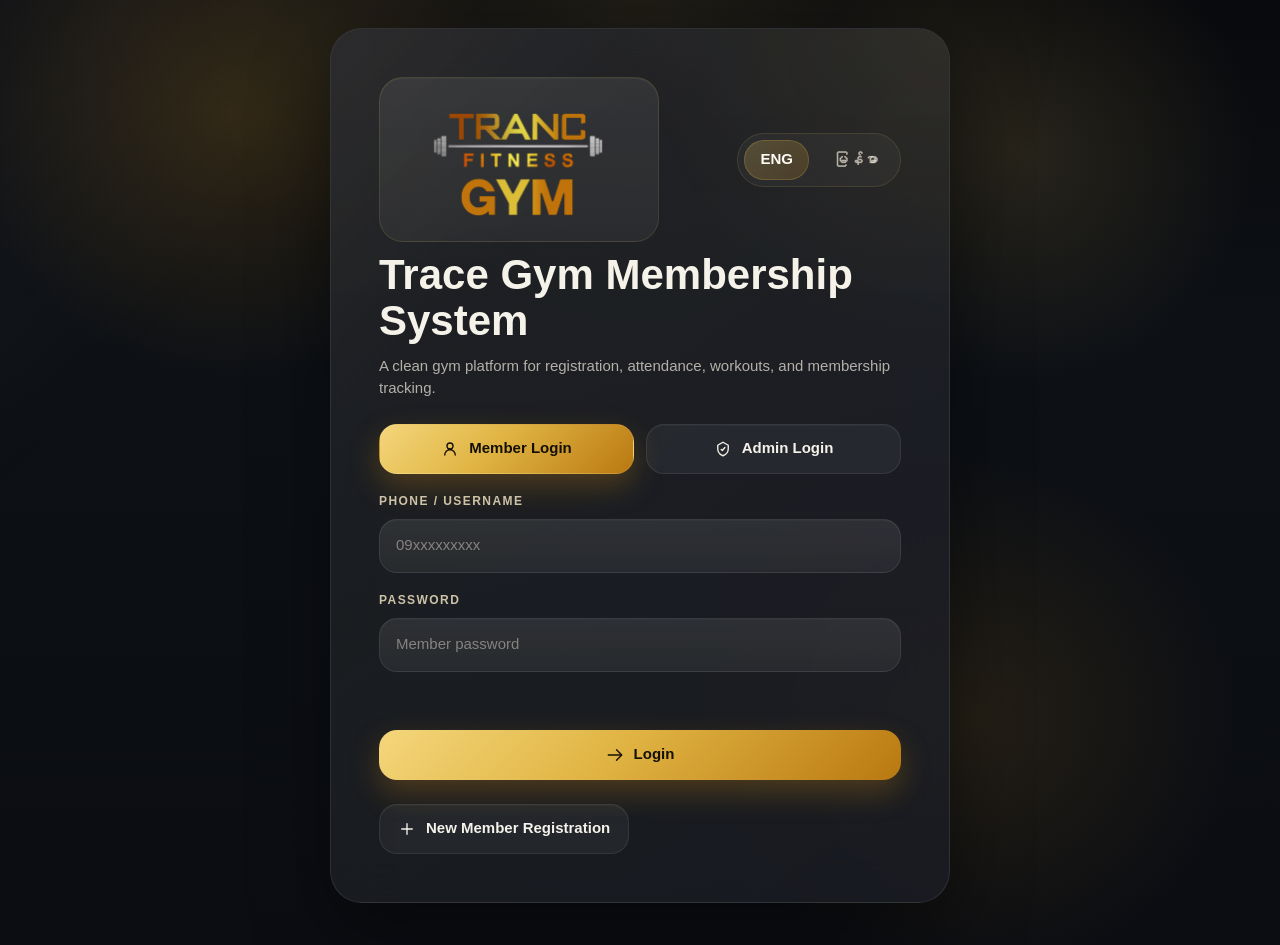
==== index.html @ 609b1df8 "Add files via upload" ====
<!DOCTYPE html>
<html lang="en">
<head>
  <meta charset="UTF-8">
  <meta name="viewport" content="width=device-width, initial-scale=1.0">
  <meta http-equiv="Content-Security-Policy" content="default-src 'self'; script-src 'self'; style-src 'self' 'unsafe-inline'; img-src 'self' data: https://api.qrserver.com; connect-src 'self' https://script.google.com https://script.googleusercontent.com; media-src 'self' blob:; object-src 'none'; base-uri 'self'; form-action 'self'">
  <title>Trace Gym</title>
  <link rel="stylesheet" href="style.css">
</head>
<body class="auth-page gym-bg" data-page="login">
  <main class="auth-shell">
    <section class="glass-panel auth-card">
      <div class="brand-block">
        <div class="panel-topline">
          <div class="brand-mark">
            <img class="brand-logo-image" src="assets/trace-gym-logo.png" alt="Trace Gym logo">
          </div>
          <div class="language-switcher" data-language-switcher>
            <button class="is-active" type="button" data-lang="en">ENG</button>
            <button type="button" data-lang="my">မြန်မာ</button>
          </div>
        </div>
        <h1 data-i18n="login.title">Gym Membership System</h1>
        <p data-i18n="login.subtitle">Admin and member access for registration, attendance, workouts, and membership tracking.</p>
      </div>

      <div class="role-toggle" id="loginRoleToggle">
        <button class="is-active button-inline" type="button" data-role="member">
          <svg class="icon" viewBox="0 0 24 24" aria-hidden="true"><path d="M12 12a4 4 0 1 0-4-4 4 4 0 0 0 4 4Zm-7 8a7 7 0 0 1 14 0"></path></svg>
          <span data-i18n="login.member_role">Member Login</span>
        </button>
        <button class="button-inline" type="button" data-role="admin">
          <svg class="icon" viewBox="0 0 24 24" aria-hidden="true"><path d="M12 3l7 4v5c0 4.5-3 7.5-7 9-4-1.5-7-4.5-7-9V7l7-4Z"></path><path d="M9.5 12.5 11 14l3.5-4"></path></svg>
          <span data-i18n="login.admin_role">Admin Login</span>
        </button>
      </div>

      <form id="loginForm" class="form-stack">
        <input id="loginRole" type="hidden" value="member">

        <div class="field">
          <label for="loginIdentifier" data-i18n="login.identifier_label">Phone / Username</label>
          <input id="loginIdentifier" type="text" autocomplete="username" data-i18n-placeholder="login.placeholder_member_identifier" placeholder="09xxxxxxxxx" required>
        </div>

        <div class="field">
          <label for="loginPassword" data-i18n="login.password_label">Password</label>
          <input id="loginPassword" type="password" autocomplete="current-password" data-i18n-placeholder="login.placeholder_member_password" placeholder="Member NRC" required>
        </div>

        <p id="loginMessage" class="form-message" aria-live="polite"></p>

        <button id="loginButton" class="primary-button button-inline" type="submit">
          <svg class="icon" viewBox="0 0 24 24" aria-hidden="true"><path d="M14 5l7 7-7 7"></path><path d="M3 12h17"></path></svg>
          <span data-i18n="login.button">Login</span>
        </button>
      </form>

      <div class="auth-footer">
        <a class="secondary-button button-inline" href="register.html">
          <svg class="icon" viewBox="0 0 24 24" aria-hidden="true"><path d="M12 5v14M5 12h14"></path></svg>
          <span data-i18n="login.register_link">New Member Registration</span>
        </a>
      </div>
    </section>
  </main>

  <script src="config.js"></script>
  <script src="i18n.js"></script>
  <script src="api.js"></script>
  <script src="auth.js"></script>
</body>
</html>
---- style.css ----
:root {
  --bg-dark: #060708;
  --bg-mid: #0f1218;
  --bg-soft: #171b24;
  --panel: rgba(17, 20, 27, 0.84);
  --panel-strong: rgba(12, 14, 19, 0.92);
  --panel-lite: rgba(27, 31, 42, 0.78);
  --glass: rgba(255, 255, 255, 0.06);
  --glass-strong: rgba(255, 255, 255, 0.1);
  --line: rgba(255, 255, 255, 0.09);
  --line-strong: rgba(255, 213, 107, 0.22);
  --text: #f5f2ea;
  --text-strong: #fffdfa;
  --muted: rgba(239, 233, 220, 0.72);
  --muted-soft: rgba(239, 233, 220, 0.46);
  --gold: #f0ca62;
  --gold-strong: #c78818;
  --gold-deep: #8e5a0d;
  --gold-glow: rgba(240, 202, 98, 0.26);
  --success: #7fdc93;
  --warning: #ffd575;
  --danger: #ff939a;
  --shadow: 0 30px 80px rgba(0, 0, 0, 0.42);
  --radius-xl: 32px;
  --radius-lg: 26px;
  --radius-md: 20px;
  --radius-sm: 16px;
  --panel-pad: 24px;
}

*,
*::before,
*::after {
  box-sizing: border-box;
}

html,
body {
  min-height: 100%;
  margin: 0;
  font-family: Inter, "Noto Sans Myanmar", "Pyidaungsu", "Myanmar Text", "Padauk", "Segoe UI", Arial, sans-serif;
  color: var(--text);
  -webkit-text-size-adjust: 100%;
  text-rendering: optimizeLegibility;
}

body {
  background:
    radial-gradient(circle at 18% 12%, rgba(212, 153, 39, 0.18), transparent 20%),
    radial-gradient(circle at 80% 16%, rgba(240, 202, 98, 0.12), transparent 18%),
    radial-gradient(circle at 76% 76%, rgba(212, 153, 39, 0.12), transparent 22%),
    linear-gradient(180deg, #090a0d 0%, #0d1015 36%, #0b0d12 100%);
}

body.is-modal-open {
  overflow: hidden;
}

.gym-bg::before {
  content: "";
  position: fixed;
  inset: 0;
  pointer-events: none;
  background:
    linear-gradient(135deg, rgba(255, 255, 255, 0.05), transparent 25%),
    radial-gradient(circle at top, rgba(255, 213, 107, 0.1), transparent 40%);
  opacity: 0.9;
}

.auth-page,
.app-page {
  position: relative;
}

.auth-page {
  display: grid;
  place-items: center;
  min-height: 100vh;
  min-height: 100svh;
  width: 100%;
}

.auth-shell,
.page-shell,
.dashboard-shell {
  width: min(100%, 100%);
}

.auth-shell {
  padding: 28px 18px 42px;
  min-height: 100vh;
  min-height: 100svh;
  display: grid;
  place-items: center;
}

.page-shell {
  width: min(100%, 1220px);
  margin: 0 auto;
  padding: 22px 18px 40px;
  display: grid;
  gap: 20px;
}

.dashboard-shell {
  width: min(100%, 1440px);
  margin: 0 auto;
  padding: 18px;
  display: grid;
  grid-template-columns: 310px minmax(0, 1fr);
  gap: 20px;
}

.auth-card {
  width: min(100%, 620px);
  overflow: hidden;
  margin: auto;
}

.glass-panel {
  position: relative;
  overflow: hidden;
  background:
    linear-gradient(180deg, rgba(255, 255, 255, 0.04), rgba(255, 255, 255, 0.02)),
    linear-gradient(145deg, rgba(255, 220, 140, 0.03), rgba(255, 255, 255, 0.01)),
    var(--panel);
  border: 1px solid var(--line);
  border-radius: var(--radius-xl);
  box-shadow: var(--shadow);
  backdrop-filter: blur(24px);
  -webkit-backdrop-filter: blur(24px);
}

.glass-panel::before {
  content: "";
  position: absolute;
  inset: 0;
  pointer-events: none;
  background:
    linear-gradient(135deg, rgba(255, 255, 255, 0.06), transparent 28%),
    radial-gradient(circle at top right, rgba(240, 202, 98, 0.1), transparent 30%);
  opacity: 0.7;
}

.brand-block,
.page-hero,
.side-panel,
.stat-card,
.glass-panel {
  padding: var(--panel-pad);
}

.brand-block,
.page-hero > div,
.section-head > div,
.side-panel > div:first-child {
  display: grid;
  gap: 10px;
}

.panel-topline,
.hero-actions {
  display: flex;
  align-items: center;
  justify-content: space-between;
  gap: 14px;
  flex-wrap: wrap;
}

.brand-mark {
  display: inline-flex;
  align-items: center;
  justify-content: center;
  width: min(100%, 280px);
  padding: 10px 14px;
  border-radius: 24px;
  background:
    linear-gradient(180deg, rgba(255, 255, 255, 0.05), rgba(255, 255, 255, 0.02)),
    rgba(255, 255, 255, 0.03);
  border: 1px solid rgba(240, 202, 98, 0.12);
  box-shadow: inset 0 1px 0 rgba(255, 255, 255, 0.04);
}

.brand-logo-image {
  display: block;
  width: 100%;
  max-width: 240px;
  height: auto;
}

.brand-badge {
  display: inline-flex;
  align-items: center;
  gap: 10px;
  padding: 10px 14px;
  border-radius: 999px;
  border: 1px solid rgba(240, 202, 98, 0.18);
  background: rgba(255, 255, 255, 0.06);
  color: var(--text-strong);
  font-size: 12px;
  font-weight: 700;
  letter-spacing: 0.08em;
  text-transform: uppercase;
}

.icon {
  width: 18px;
  height: 18px;
  flex: 0 0 auto;
  stroke: currentColor;
  fill: none;
  stroke-width: 1.8;
  stroke-linecap: round;
  stroke-linejoin: round;
}

h1,
h2,
h3,
p {
  margin: 0;
}

h1 {
  font-size: clamp(28px, 4vw, 42px);
  line-height: 1.1;
  letter-spacing: 0;
}

h2 {
  font-size: clamp(21px, 2.8vw, 30px);
  line-height: 1.18;
  letter-spacing: 0;
}

p,
span,
label,
input,
select,
button,
a {
  font-size: 15px;
  line-height: 1.5;
}

p,
span,
label,
button,
a,
.section-copy,
.muted-text,
.stat-card span,
.info-card p,
.info-card span {
  overflow-wrap: anywhere;
}

.muted-text,
.brand-block p,
.page-hero p,
.section-copy,
.info-card span,
.info-note {
  color: var(--muted);
}

.language-switcher {
  display: inline-flex;
  gap: 8px;
  padding: 6px;
  border-radius: 999px;
  background: rgba(255, 255, 255, 0.04);
  border: 1px solid rgba(240, 202, 98, 0.12);
}

.language-switcher button,
.role-toggle button,
.primary-button,
.secondary-button,
.ghost-button {
  appearance: none;
  border: 0;
  cursor: pointer;
  color: var(--text);
  font-family: inherit;
  text-decoration: none;
  min-height: 50px;
  padding: 12px 18px;
  border-radius: 18px;
  font-weight: 700;
  transition: transform 0.18s ease, box-shadow 0.18s ease, opacity 0.18s ease, background 0.18s ease, border-color 0.18s ease;
}

.language-switcher button {
  min-height: 40px;
  padding: 8px 16px;
  border-radius: 999px;
  background: transparent;
  color: var(--muted);
}

.language-switcher button.is-active {
  background: linear-gradient(135deg, rgba(240, 202, 98, 0.22), rgba(199, 136, 24, 0.2));
  color: var(--text-strong);
  box-shadow: inset 0 0 0 1px rgba(240, 202, 98, 0.18);
}

.language-switcher button[data-lang="my"] {
  font-size: 0;
}

.language-switcher button[data-lang="my"]::after {
  content: "မြန်မာ";
  font-size: 15px;
  line-height: 1;
}

.button-inline {
  display: inline-flex;
  align-items: center;
  justify-content: center;
  gap: 10px;
  white-space: nowrap;
}

.role-toggle {
  display: grid;
  grid-template-columns: repeat(2, minmax(0, 1fr));
  gap: 12px;
  margin: 0 var(--panel-pad) 18px;
}

.role-toggle button,
.secondary-button,
.ghost-button {
  background: rgba(255, 255, 255, 0.05);
  border: 1px solid rgba(255, 255, 255, 0.08);
  box-shadow: inset 0 1px 0 rgba(255, 255, 255, 0.03);
}

.role-toggle button.is-active,
.primary-button {
  background: linear-gradient(135deg, #f4d67b 0%, #e0b443 45%, #b97811 100%);
  color: #141007;
  box-shadow: 0 12px 30px rgba(191, 129, 21, 0.32);
}

.secondary-button:hover,
.ghost-button:hover,
.role-toggle button:hover,
.primary-button:hover,
.language-switcher button:hover {
  transform: translateY(-1px);
}

button:disabled {
  opacity: 0.6;
  cursor: not-allowed;
  transform: none;
}

.small {
  min-height: 40px;
  padding: 8px 12px;
  font-size: 13px;
}

.form-stack {
  display: grid;
  gap: 18px;
  padding: 0 var(--panel-pad) var(--panel-pad);
}

.form-grid {
  display: grid;
  gap: 18px;
}

.two-column {
  grid-template-columns: repeat(2, minmax(0, 1fr));
}

.field,
.field-span-2 {
  display: grid;
  gap: 9px;
}

.field-span-2 {
  grid-column: 1 / -1;
}

.field label {
  color: rgba(240, 226, 194, 0.84);
  font-size: 12px;
  letter-spacing: 0.12em;
  text-transform: uppercase;
  font-weight: 700;
}

.field input,
.field select,
.search-row input {
  width: 100%;
  min-height: 54px;
  padding: 14px 16px;
  border-radius: 18px;
  outline: none;
  border: 1px solid rgba(255, 255, 255, 0.08);
  background:
    linear-gradient(180deg, rgba(255, 255, 255, 0.05), rgba(255, 255, 255, 0.02)),
    rgba(255, 255, 255, 0.04);
  color: var(--text);
  font-family: inherit;
  font-size: 15px;
  box-shadow: inset 0 1px 0 rgba(255, 255, 255, 0.03);
}

.field input:focus,
.field select:focus,
.search-row input:focus {
  border-color: rgba(240, 202, 98, 0.42);
  box-shadow: 0 0 0 4px rgba(240, 202, 98, 0.12);
}

.field select {
  appearance: none;
  background-image: url("data:image/svg+xml,%3Csvg xmlns='http://www.w3.org/2000/svg' width='18' height='18' viewBox='0 0 24 24' fill='none' stroke='%23f0ca62' stroke-width='2' stroke-linecap='round' stroke-linejoin='round'%3E%3Cpath d='m6 9 6 6 6-6'/%3E%3C/svg%3E");
  background-repeat: no-repeat;
  background-position: right 16px center;
  background-size: 18px 18px;
  padding-right: 48px;
}

.field select:invalid {
  color: var(--muted-soft);
}

.field select option {
  color: #111622;
  background: #f7efe0;
}

.field select option[disabled] {
  color: #7a6d58;
}

.field input::placeholder,
.search-row input::placeholder {
  color: var(--muted-soft);
}

.unit-input {
  display: grid;
  grid-template-columns: minmax(0, 1fr) 112px;
  gap: 10px;
  align-items: center;
}

.unit-input input,
.unit-input select {
  min-width: 0;
}

.unit-input select {
  text-align: center;
  font-weight: 800;
}

.form-message {
  min-height: 22px;
  font-weight: 700;
}

.form-message.is-success {
  color: var(--success);
}

.form-message.is-warning {
  color: var(--warning);
}

.form-message.is-danger {
  color: var(--danger);
}

.auth-footer {
  padding: 0 var(--panel-pad) var(--panel-pad);
}

.side-panel {
  position: sticky;
  top: 18px;
  height: fit-content;
  display: grid;
  gap: 18px;
}

.side-actions,
.content-panel,
.list-stack {
  display: grid;
  gap: 14px;
}

.page-hero {
  display: flex;
  align-items: flex-start;
  justify-content: space-between;
  gap: 20px;
}

.stats-grid {
  display: grid;
  grid-template-columns: repeat(4, minmax(0, 1fr));
  gap: 18px;
}

.stat-card {
  min-height: 150px;
  display: grid;
  align-content: space-between;
  gap: 16px;
  background:
    radial-gradient(circle at top right, rgba(240, 202, 98, 0.16), transparent 36%),
    linear-gradient(180deg, rgba(255, 255, 255, 0.04), rgba(255, 255, 255, 0.015)),
    var(--panel-strong);
}

.stat-card span {
  display: block;
  color: rgba(247, 232, 201, 0.72);
  font-size: 13px;
  line-height: 1.55;
}

.stat-card strong {
  font-size: clamp(30px, 4vw, 44px);
  line-height: 1;
  color: var(--text-strong);
}

.member-dashboard-page .page-hero {
  min-height: 150px;
  align-items: center;
  background:
    radial-gradient(circle at 82% 18%, rgba(240, 202, 98, 0.22), transparent 28%),
    linear-gradient(135deg, rgba(255, 255, 255, 0.07), rgba(255, 255, 255, 0.025)),
    var(--panel);
}

.member-dashboard-page .stats-grid {
  grid-template-columns: repeat(4, minmax(170px, 1fr));
}

.member-dashboard-page .stat-card {
  min-height: 132px;
  border-color: rgba(240, 202, 98, 0.15);
}

.member-dashboard-page .stat-card:nth-child(1) {
  background:
    radial-gradient(circle at 82% 18%, rgba(255, 150, 54, 0.24), transparent 34%),
    linear-gradient(180deg, rgba(255, 255, 255, 0.045), rgba(255, 255, 255, 0.015)),
    var(--panel-strong);
}

.member-dashboard-page .stat-card:nth-child(2) {
  background:
    radial-gradient(circle at 82% 18%, rgba(240, 202, 98, 0.2), transparent 34%),
    linear-gradient(180deg, rgba(255, 255, 255, 0.045), rgba(255, 255, 255, 0.015)),
    var(--panel-strong);
}

.member-dashboard-page .stat-card:nth-child(3) {
  background:
    radial-gradient(circle at 82% 18%, rgba(127, 220, 147, 0.18), transparent 34%),
    linear-gradient(180deg, rgba(255, 255, 255, 0.045), rgba(255, 255, 255, 0.015)),
    var(--panel-strong);
}

.member-dashboard-page .stat-card:nth-child(4) {
  background:
    radial-gradient(circle at 82% 18%, rgba(255, 213, 117, 0.18), transparent 34%),
    linear-gradient(180deg, rgba(255, 255, 255, 0.045), rgba(255, 255, 255, 0.015)),
    var(--panel-strong);
}

.weekly-dashboard-card {
  background:
    radial-gradient(circle at 76% 12%, rgba(255, 160, 42, 0.16), transparent 28%),
    linear-gradient(180deg, rgba(255, 255, 255, 0.045), rgba(255, 255, 255, 0.018)),
    var(--panel);
}

.weekly-total-pill {
  display: grid;
  gap: 3px;
  min-width: 150px;
  padding: 16px 18px;
  border-radius: 24px;
  text-align: right;
  background:
    radial-gradient(circle at 80% 18%, rgba(240, 202, 98, 0.2), transparent 44%),
    rgba(255, 255, 255, 0.055);
  border: 1px solid rgba(240, 202, 98, 0.22);
  box-shadow: inset 0 1px 0 rgba(255, 255, 255, 0.05);
}

.weekly-total-pill span {
  color: var(--muted);
  font-size: 12px;
  font-weight: 700;
  text-transform: uppercase;
}

.weekly-total-pill strong {
  color: var(--gold);
  font-size: 24px;
  line-height: 1.1;
}

.weekly-calories-grid {
  display: block;
}

.modern-calorie-chart {
  min-height: 290px;
  display: grid;
  grid-template-rows: auto 1fr auto;
  gap: 18px;
  padding: 22px;
  border-radius: 28px;
  background:
    radial-gradient(circle at 75% 18%, rgba(155, 92, 255, 0.18), transparent 34%),
    radial-gradient(circle at 18% 92%, rgba(240, 202, 98, 0.13), transparent 30%),
    linear-gradient(180deg, rgba(255, 255, 255, 0.075), rgba(255, 255, 255, 0.025)),
    rgba(12, 13, 18, 0.72);
  border: 1px solid rgba(255, 255, 255, 0.09);
  box-shadow:
    inset 0 1px 0 rgba(255, 255, 255, 0.06),
    0 22px 60px rgba(0, 0, 0, 0.34);
}

.modern-chart-head,
.modern-chart-foot {
  display: flex;
  align-items: flex-start;
  justify-content: space-between;
  gap: 14px;
}

.modern-chart-label,
.modern-chart-meta small {
  display: block;
  color: rgba(245, 242, 234, 0.68);
  font-size: 13px;
  font-weight: 700;
}

.modern-chart-head strong {
  display: block;
  margin-top: 4px;
  color: var(--text-strong);
  font-size: clamp(32px, 6vw, 54px);
  line-height: 0.96;
  letter-spacing: 0;
}

.modern-chart-head strong em {
  color: rgba(245, 242, 234, 0.58);
  font-size: 0.42em;
  font-style: normal;
  font-weight: 700;
}

.modern-chart-meta {
  min-width: 112px;
  padding: 12px 14px;
  border-radius: 20px;
  text-align: right;
  background: rgba(255, 255, 255, 0.055);
  border: 1px solid rgba(255, 255, 255, 0.08);
}

.modern-chart-meta span {
  color: var(--gold);
  font-size: 22px;
  font-weight: 900;
  line-height: 1;
}

.modern-chart-bars {
  min-height: 150px;
  display: grid;
  grid-template-columns: repeat(7, minmax(20px, 1fr));
  align-items: end;
  gap: clamp(12px, 2.8vw, 28px);
  padding: 12px 4px 0;
}

.modern-chart-bar {
  height: 166px;
  display: grid;
  grid-template-rows: 24px 1fr auto;
  justify-items: center;
  gap: 7px;
}

.modern-chart-bar b {
  min-height: 20px;
  color: rgba(245, 242, 234, 0.74);
  font-size: 11px;
  font-weight: 900;
  line-height: 1;
}

.modern-chart-bar i {
  align-self: end;
  width: min(100%, 26px);
  height: var(--bar-height);
  min-height: 8px;
  display: block;
  border-radius: 999px;
  background: linear-gradient(180deg, #c98cff 0%, #9358df 52%, #6c39bd 100%);
  box-shadow:
    0 10px 22px rgba(147, 88, 223, 0.34),
    inset 0 1px 0 rgba(255, 255, 255, 0.25);
}

.modern-chart-bar.is-peak i {
  background: linear-gradient(180deg, #f4ff5d 0%, #c9ff35 52%, #91d928 100%);
  box-shadow:
    0 12px 26px rgba(201, 255, 53, 0.32),
    inset 0 1px 0 rgba(255, 255, 255, 0.3);
}

.modern-chart-bar.is-peak b {
  color: #d9ff57;
}

.modern-chart-bar small {
  min-height: 18px;
  color: rgba(245, 242, 234, 0.62);
  font-size: 11px;
  font-weight: 800;
}

.modern-chart-foot {
  color: rgba(245, 242, 234, 0.74);
  font-size: 13px;
  font-weight: 700;
}

.modern-chart-foot strong {
  color: var(--text-strong);
  font-size: 13px;
}

.workout-log-card {
  display: grid;
  grid-template-columns: minmax(0, 1fr) auto;
  align-items: center;
  gap: 16px;
}

.workout-log-card time {
  padding: 8px 10px;
  border-radius: 999px;
  color: var(--gold);
  background: rgba(240, 202, 98, 0.09);
  border: 1px solid rgba(240, 202, 98, 0.15);
  font-size: 12px;
  font-weight: 800;
}

.workout-form {
  align-items: start;
}

.workout-detail-grid {
  display: grid;
  grid-template-columns: repeat(3, minmax(0, 1fr));
  gap: 14px;
  padding: 14px;
  border-radius: 24px;
  background:
    linear-gradient(180deg, rgba(255, 255, 255, 0.045), rgba(255, 255, 255, 0.018)),
    rgba(255, 255, 255, 0.028);
  border: 1px solid rgba(255, 255, 255, 0.06);
}

.workout-detail-grid[hidden] {
  display: none !important;
}

.content-grid {
  display: grid;
  grid-template-columns: minmax(0, 1fr) minmax(320px, 0.96fr);
  gap: 18px;
}

.section-head {
  display: flex;
  align-items: flex-start;
  justify-content: space-between;
  gap: 16px;
  margin-bottom: 18px;
}

.section-head-stack {
  align-items: flex-start;
}

.section-copy {
  margin-top: 6px;
  max-width: 48ch;
  line-height: 1.7;
}

.qr-card,
.photo-capture-panel {
  display: grid;
  gap: 14px;
  padding: 18px;
  border-radius: 24px;
  background:
    linear-gradient(180deg, rgba(255, 255, 255, 0.04), rgba(255, 255, 255, 0.015)),
    rgba(255, 255, 255, 0.03);
  border: 1px solid rgba(255, 255, 255, 0.06);
}

.qr-card {
  justify-items: center;
}

.qr-render {
  min-height: 244px;
  width: min(100%, 244px);
  display: grid;
  place-items: center;
}

.qr-card img,
.qr-card svg,
.qr-render img,
.qr-render canvas,
.qr-render svg {
  width: min(100%, 220px);
  background: #fffef9;
  padding: 12px;
  border-radius: 20px;
  display: block;
  box-shadow: 0 18px 40px rgba(0, 0, 0, 0.28);
}

.modal-overlay {
  display: none;
  position: fixed;
  inset: 0;
  z-index: 50;
  place-items: center;
  padding: 18px;
  background: rgba(3, 4, 7, 0.76);
  backdrop-filter: blur(18px);
  -webkit-backdrop-filter: blur(18px);
}

.modal-overlay.is-open {
  display: grid;
}

.modal-overlay[hidden] {
  display: none !important;
}

.modal-panel {
  width: min(100%, 480px);
}

.member-edit-panel {
  width: min(100%, 860px);
  max-height: min(92vh, 860px);
  overflow: auto;
}

.modal-head {
  display: flex;
  align-items: flex-start;
  justify-content: space-between;
  gap: 14px;
  margin-bottom: 18px;
}

.qr-modal-card {
  justify-items: center;
  text-align: center;
}

.qr-modal-card strong {
  font-size: 18px;
  line-height: 1.4;
}

.photo-preview-shell {
  min-height: 240px;
  display: grid;
  place-items: center;
  border-radius: 22px;
  border: 1px dashed rgba(240, 202, 98, 0.18);
  background: rgba(255, 255, 255, 0.03);
  overflow: hidden;
}

.photo-preview {
  width: 100%;
  max-height: 360px;
  object-fit: cover;
  display: block;
}

.photo-placeholder {
  padding: 18px;
  text-align: center;
  color: var(--muted);
}

.info-card {
  padding: 18px;
  border-radius: 20px;
  background:
    linear-gradient(180deg, rgba(255, 255, 255, 0.03), rgba(255, 255, 255, 0.015)),
    var(--panel-lite);
  border: 1px solid rgba(255, 255, 255, 0.06);
  min-height: 94px;
}

.info-card strong {
  display: block;
  margin-bottom: 8px;
  font-size: 15px;
  line-height: 1.4;
}

.info-card p {
  margin-bottom: 8px;
  color: var(--text);
  line-height: 1.6;
  font-size: 14px;
}

.info-card.is-selected {
  border-color: rgba(240, 202, 98, 0.44);
  box-shadow: inset 0 0 0 1px rgba(240, 202, 98, 0.22);
  background:
    linear-gradient(180deg, rgba(240, 202, 98, 0.1), rgba(240, 202, 98, 0.04)),
    var(--panel-lite);
}

.empty-state {
  display: flex;
  align-items: center;
  min-height: 86px;
}

.inline-actions,
.scanner-tools {
  display: flex;
  flex-wrap: wrap;
  gap: 10px;
  margin-top: 14px;
}

.search-row {
  display: grid;
  grid-template-columns: minmax(0, 1fr) auto;
  gap: 14px;
  align-items: center;
}

.search-row input {
  margin: 0;
}

.search-section .section-head {
  margin-bottom: 22px;
}

.search-section .list-stack {
  margin-top: 18px;
}

.scanner-video {
  width: 100%;
  max-width: 460px;
  margin-top: 16px;
  border-radius: 22px;
  background: #000;
  border: 1px solid rgba(240, 202, 98, 0.18);
}

.info-note {
  font-size: 13px;
  padding: 0 2px;
}

.check-row {
  display: flex;
  align-items: center;
  gap: 12px;
  color: var(--muted);
  font-weight: 700;
}

.check-row input {
  width: 18px;
  height: 18px;
  accent-color: var(--gold);
}

html[lang="my"] body {
  font-family: "Noto Sans Myanmar", "Pyidaungsu", "Myanmar Text", "Padauk", Inter, "Segoe UI", Arial, sans-serif;
}

html[lang="my"] h1 {
  font-size: clamp(24px, 3.3vw, 34px);
  line-height: 1.45;
  font-weight: 700;
}

html[lang="my"] h2 {
  font-size: clamp(19px, 2.2vw, 24px);
  line-height: 1.5;
  font-weight: 700;
}

html[lang="my"] p,
html[lang="my"] span,
html[lang="my"] label,
html[lang="my"] button,
html[lang="my"] a,
html[lang="my"] input,
html[lang="my"] select {
  line-height: 1.8;
  letter-spacing: 0;
}

html[lang="my"] .section-copy,
html[lang="my"] .muted-text,
html[lang="my"] .stat-card span {
  font-size: 14px;
  line-height: 1.9;
}

@media (max-width: 1180px) {
  .dashboard-shell {
    grid-template-columns: 1fr;
  }

  .side-panel {
    position: static;
  }

  .stats-grid {
    grid-template-columns: repeat(2, minmax(0, 1fr));
  }

  .member-dashboard-page .stats-grid {
    grid-template-columns: repeat(2, minmax(0, 1fr));
  }

  .weekly-calories-grid {
    grid-template-columns: repeat(7, minmax(132px, 1fr));
  }

  .content-grid {
    grid-template-columns: 1fr;
  }
}

@media (max-width: 760px) {
  :root {
    --panel-pad: 20px;
    --radius-xl: 28px;
    --radius-lg: 22px;
  }

  .auth-shell,
  .page-shell,
  .dashboard-shell {
    padding: 14px;
  }

  .page-hero,
  .panel-topline,
  .hero-actions,
  .search-row {
    flex-direction: column;
    grid-template-columns: 1fr;
    align-items: stretch;
  }

  .modal-head {
    flex-direction: column;
  }

  .role-toggle,
  .two-column,
  .stats-grid {
    grid-template-columns: 1fr;
  }

  .workout-detail-grid {
    grid-template-columns: 1fr;
  }

  .language-switcher,
  .brand-mark {
    width: 100%;
  }

  .brand-logo-image {
    max-width: 210px;
  }

  .side-actions .secondary-button,
  .side-actions .ghost-button,
  .hero-actions .secondary-button,
  .search-row .primary-button,
  .auth-footer .secondary-button,
  .scanner-tools .primary-button,
  .scanner-tools .secondary-button,
  .scanner-tools .ghost-button,
  .inline-actions .primary-button,
  .inline-actions .secondary-button,
  .inline-actions .ghost-button {
    width: 100%;
  }

  .stat-card {
    min-height: 126px;
  }

  h1 {
    font-size: 30px;
  }

  h2 {
    font-size: 22px;
  }
}

@media (max-width: 520px) {
  :root {
    --panel-pad: 18px;
  }

  .role-toggle {
    margin: 0 var(--panel-pad) 16px;
  }

  .form-stack,
  .auth-footer {
    padding-left: var(--panel-pad);
    padding-right: var(--panel-pad);
  }

  .field input,
  .field select,
  .search-row input {
    min-height: 50px;
    border-radius: 16px;
    font-size: 14px;
  }

  .unit-input {
    grid-template-columns: minmax(0, 1fr) 96px;
    gap: 8px;
  }

  .language-switcher {
    justify-content: space-between;
  }

  .language-switcher button {
    flex: 1 1 0;
  }

  .stat-card strong {
    font-size: 30px;
  }

  .member-dashboard-page .stats-grid {
    grid-template-columns: 1fr;
  }

  .weekly-calories-grid {
    display: block;
  }

  .weekly-total-pill {
    width: 100%;
    text-align: left;
  }

  .modern-calorie-chart {
    min-height: 250px;
    padding: 18px;
    border-radius: 24px;
  }

  .modern-chart-meta {
    min-width: 92px;
    padding: 10px 12px;
  }

  .modern-chart-bars {
    min-height: 128px;
    gap: 10px;
  }

  .modern-chart-bar {
    height: 144px;
  }

  .modern-chart-bar i {
    width: 18px;
  }

  .modern-chart-bar b {
    font-size: 10px;
  }

  .workout-log-card {
    grid-template-columns: 1fr;
  }

  .modal-overlay {
    padding: 12px;
  }

  .modal-panel {
    width: 100%;
  }

  html[lang="my"] h1 {
    font-size: 26px;
  }

  html[lang="my"] h2 {
    font-size: 20px;
  }
}
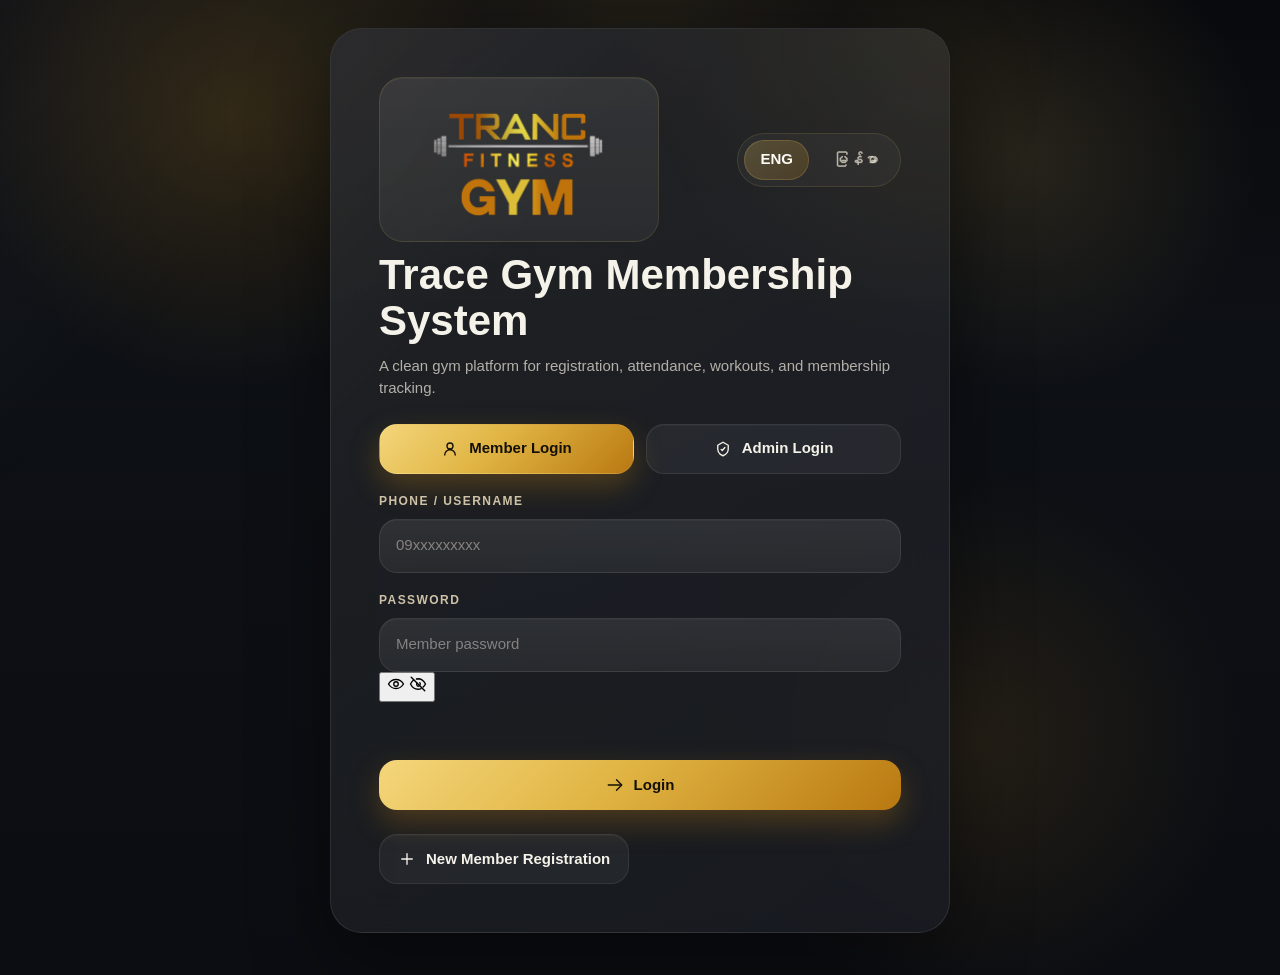
==== commit ef3af0e3: "Update index.html" ====
--- a/index.html
+++ b/index.html
@@ -45,7 +45,13 @@
 
         <div class="field">
           <label for="loginPassword" data-i18n="login.password_label">Password</label>
-          <input id="loginPassword" type="password" autocomplete="current-password" data-i18n-placeholder="login.placeholder_member_password" placeholder="Member NRC" required>
+          <div class="password-field">
+            <input id="loginPassword" type="password" autocomplete="current-password" data-i18n-placeholder="login.placeholder_member_password" placeholder="Member password" required>
+            <button class="password-toggle" type="button" data-toggle-password="loginPassword" aria-label="Show password">
+              <svg class="icon eye-open" viewBox="0 0 24 24" aria-hidden="true"><path d="M2 12s3.5-6 10-6 10 6 10 6-3.5 6-10 6S2 12 2 12Z"></path><circle cx="12" cy="12" r="3"></circle></svg>
+              <svg class="icon eye-closed" viewBox="0 0 24 24" aria-hidden="true"><path d="M3 3l18 18"></path><path d="M10.6 10.6A3 3 0 0 0 12 15a3 3 0 0 0 2.4-4.8"></path><path d="M9.9 5.3A10.8 10.8 0 0 1 12 5c6.5 0 10 7 10 7a17 17 0 0 1-3.1 4.1"></path><path d="M6.1 6.7A17.2 17.2 0 0 0 2 12s3.5 7 10 7a10.9 10.9 0 0 0 4.2-.8"></path></svg>
+            </button>
+          </div>
         </div>
 
         <p id="loginMessage" class="form-message" aria-live="polite"></p>
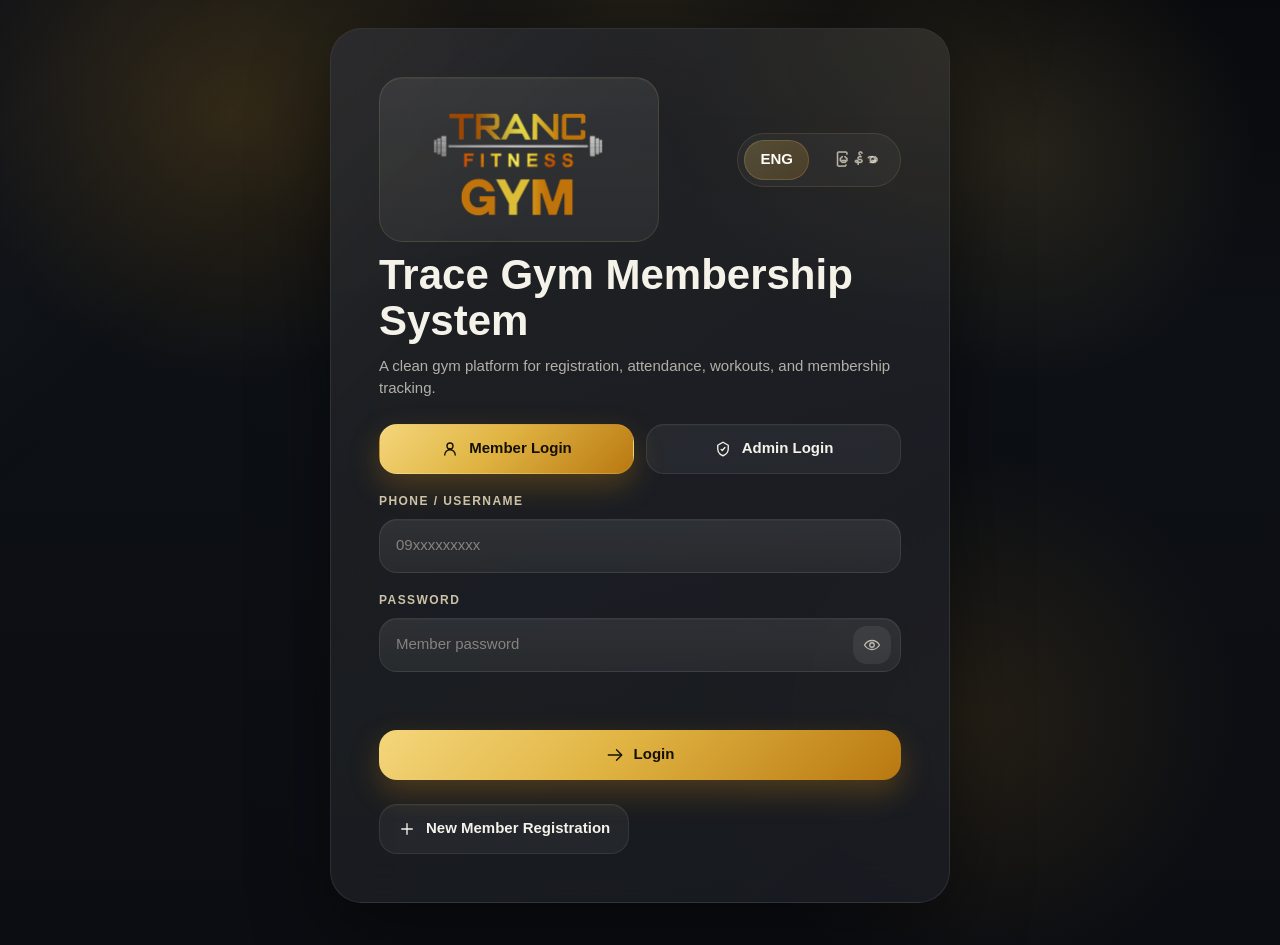
==== commit 5150ced3: "Update index.html" ====
--- a/index.html
+++ b/index.html
@@ -5,6 +5,9 @@
   <meta name="viewport" content="width=device-width, initial-scale=1.0">
   <meta http-equiv="Content-Security-Policy" content="default-src 'self'; script-src 'self'; style-src 'self' 'unsafe-inline'; img-src 'self' data: https://api.qrserver.com; connect-src 'self' https://script.google.com https://script.googleusercontent.com; media-src 'self' blob:; object-src 'none'; base-uri 'self'; form-action 'self'">
   <title>Trace Gym</title>
+  <meta name="theme-color" content="#111111">
+  <link rel="icon" type="image/png" href="assets/trace-gym-logo.png">
+  <link rel="apple-touch-icon" href="assets/trace-gym-logo.png">
   <link rel="stylesheet" href="style.css">
 </head>
 <body class="auth-page gym-bg" data-page="login">
--- a/style.css
+++ b/style.css
@@ -418,6 +418,62 @@
   box-shadow: inset 0 1px 0 rgba(255, 255, 255, 0.03);
 }
 
+.password-field {
+  position: relative;
+  display: grid;
+}
+
+.password-field input {
+  padding-right: 54px;
+}
+
+.password-toggle {
+  position: absolute;
+  top: 50%;
+  right: 10px;
+  width: 38px;
+  height: 38px;
+  display: grid;
+  place-items: center;
+  transform: translateY(-50%);
+  border: 0;
+  border-radius: 14px;
+  background: rgba(255, 255, 255, 0.07);
+  color: var(--muted);
+  cursor: pointer;
+}
+
+.password-toggle:hover,
+.password-toggle.is-visible {
+  color: var(--gold);
+  background: rgba(240, 202, 98, 0.11);
+}
+
+.password-toggle .eye-closed,
+.password-toggle.is-visible .eye-open {
+  display: none;
+}
+
+.password-toggle.is-visible .eye-closed {
+  display: block;
+}
+
+.field input[type="date"] {
+  min-width: 0;
+  color-scheme: dark;
+  line-height: 1.2;
+}
+
+.field input[type="date"]::-webkit-calendar-picker-indicator {
+  width: 22px;
+  height: 22px;
+  padding: 4px;
+  border-radius: 10px;
+  background-color: rgba(240, 202, 98, 0.14);
+  cursor: pointer;
+  filter: invert(1) sepia(0.5) saturate(1.6);
+}
+
 .field input:focus,
 .field select:focus,
 .search-row input:focus {
@@ -472,6 +528,8 @@
 .form-message {
   min-height: 22px;
   font-weight: 700;
+  line-height: 1.5;
+  overflow-wrap: anywhere;
 }
 
 .form-message.is-success {
@@ -1173,10 +1231,27 @@
     min-height: 50px;
     border-radius: 16px;
     font-size: 14px;
+    padding: 12px 14px;
+  }
+
+  .password-field input {
+    padding-right: 50px;
+  }
+
+  .password-toggle {
+    right: 7px;
+    width: 36px;
+    height: 36px;
+  }
+
+  .field input[type="date"] {
+    min-height: 52px;
+    padding-right: 12px;
+    font-size: 13px;
   }
 
   .unit-input {
-    grid-template-columns: minmax(0, 1fr) 96px;
+    grid-template-columns: minmax(0, 1fr) 86px;
     gap: 8px;
   }
 
@@ -1218,7 +1293,8 @@
 
   .modern-chart-bars {
     min-height: 128px;
-    gap: 10px;
+    gap: 8px;
+    padding-inline: 0;
   }
 
   .modern-chart-bar {
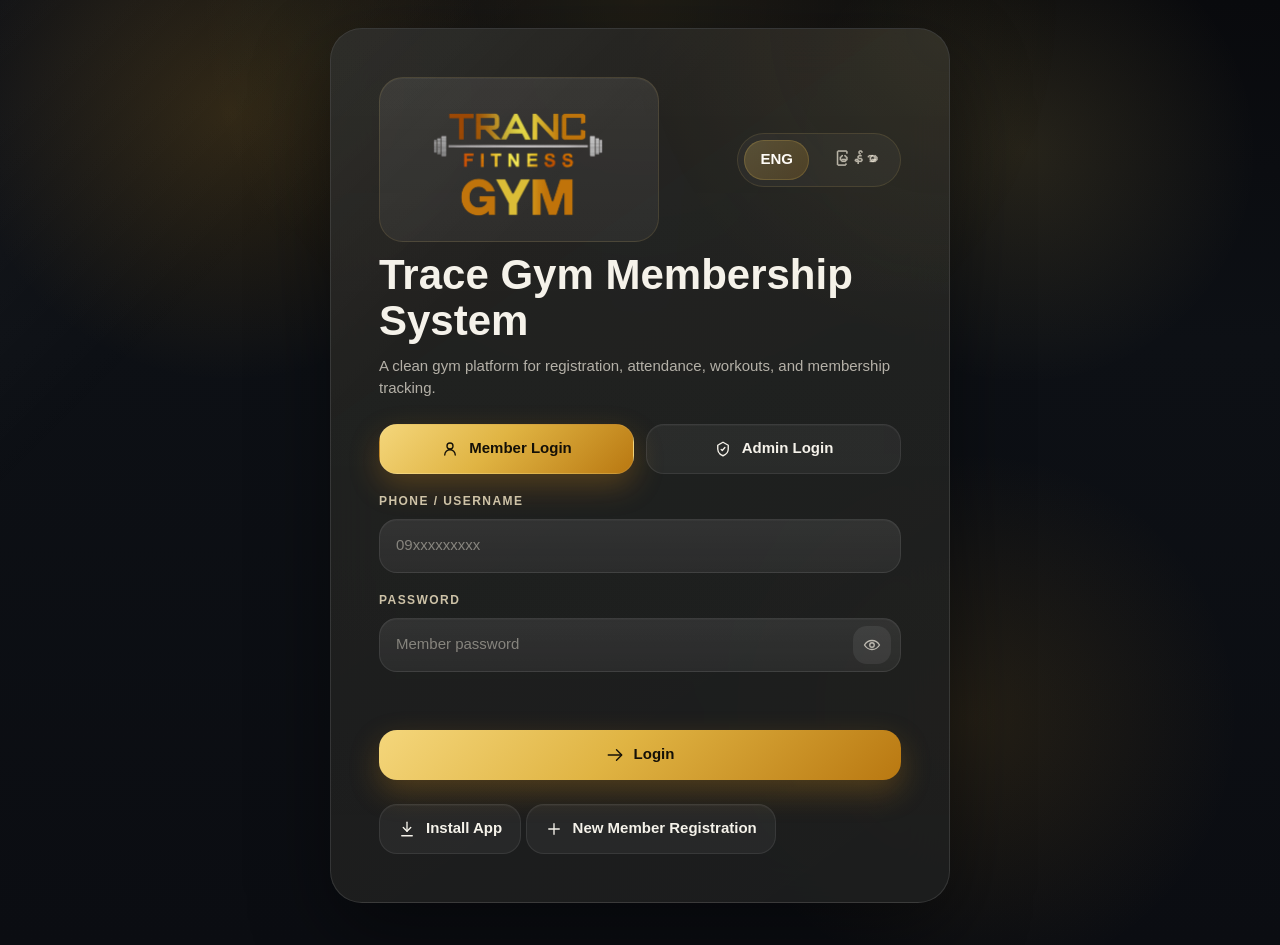
==== commit 1f53381a: "Add files via upload" ====
--- a/index.html
+++ b/index.html
@@ -5,7 +5,8 @@
   <meta name="viewport" content="width=device-width, initial-scale=1.0">
   <meta http-equiv="Content-Security-Policy" content="default-src 'self'; script-src 'self'; style-src 'self' 'unsafe-inline'; img-src 'self' data: https://api.qrserver.com; connect-src 'self' https://script.google.com https://script.googleusercontent.com; media-src 'self' blob:; object-src 'none'; base-uri 'self'; form-action 'self'">
   <title>Trace Gym</title>
-  <meta name="theme-color" content="#111111">
+  <meta name="theme-color" content="#15130f">
+  <link rel="manifest" href="manifest.webmanifest">
   <link rel="icon" type="image/png" href="assets/trace-gym-logo.png">
   <link rel="apple-touch-icon" href="assets/trace-gym-logo.png">
   <link rel="stylesheet" href="style.css">
@@ -66,6 +67,10 @@
       </form>
 
       <div class="auth-footer">
+        <button id="installAppButton" class="secondary-button button-inline install-app-button" type="button" data-install-app hidden>
+          <svg class="icon" viewBox="0 0 24 24" aria-hidden="true"><path d="M12 3v12"></path><path d="m7 10 5 5 5-5"></path><path d="M5 21h14"></path></svg>
+          <span data-i18n="common.install_app">Install App</span>
+        </button>
         <a class="secondary-button button-inline" href="register.html">
           <svg class="icon" viewBox="0 0 24 24" aria-hidden="true"><path d="M12 5v14M5 12h14"></path></svg>
           <span data-i18n="login.register_link">New Member Registration</span>
@@ -78,5 +83,6 @@
   <script src="i18n.js"></script>
   <script src="api.js"></script>
   <script src="auth.js"></script>
+  <script src="pwa.js"></script>
 </body>
 </html>
--- a/style.css
+++ b/style.css
@@ -1,19 +1,19 @@
-:root {
+﻿:root {
   --bg-dark: #060708;
-  --bg-mid: #0f1218;
-  --bg-soft: #171b24;
-  --panel: rgba(17, 20, 27, 0.84);
+  --bg-mid: #10100f;
+  --bg-soft: #1a1a18;
+  --panel: rgba(22, 23, 23, 0.86);
   --panel-strong: rgba(12, 14, 19, 0.92);
-  --panel-lite: rgba(27, 31, 42, 0.78);
+  --panel-lite: rgba(32, 34, 35, 0.8);
   --glass: rgba(255, 255, 255, 0.06);
   --glass-strong: rgba(255, 255, 255, 0.1);
-  --line: rgba(255, 255, 255, 0.09);
-  --line-strong: rgba(255, 213, 107, 0.22);
+  --line: rgba(255, 255, 255, 0.11);
+  --line-strong: rgba(255, 213, 107, 0.3);
   --text: #f5f2ea;
   --text-strong: #fffdfa;
   --muted: rgba(239, 233, 220, 0.72);
   --muted-soft: rgba(239, 233, 220, 0.46);
-  --gold: #f0ca62;
+  --gold: #f4cf62;
   --gold-strong: #c78818;
   --gold-deep: #8e5a0d;
   --gold-glow: rgba(240, 202, 98, 0.26);
@@ -28,6 +28,302 @@
   --panel-pad: 24px;
 }
 
+/* Focused mobile polish for the gym member/register flow. */
+.member-dashboard-page [data-i18n="common.register_another"] {
+  display: none !important;
+}
+
+@media (max-width: 760px) {
+  .page-shell,
+  .dashboard-shell {
+    gap: 14px;
+    padding: 12px;
+  }
+
+  .brand-block,
+  .page-hero,
+  .side-panel,
+  .stat-card,
+  .glass-panel {
+    padding: 18px;
+  }
+
+  .glass-panel {
+    border-radius: 24px;
+  }
+
+  .member-dashboard-page .side-panel {
+    gap: 16px;
+  }
+
+  .member-dashboard-page .side-panel .brand-mark {
+    max-width: 220px;
+  }
+
+  h1 {
+    font-size: 28px;
+  }
+
+  h2 {
+    font-size: 21px;
+  }
+
+  .section-copy,
+  .muted-text,
+  .info-card p {
+    font-size: 13px;
+  }
+}
+
+/* Final chart/layout guard: prevents empty chart cards from squeezing on any screen. */
+.admin-income-chart > .chart-empty-state {
+  grid-column: 1 / -1;
+  width: 100%;
+  min-width: 0;
+}
+
+@media (max-width: 760px) {
+  .section-head {
+    flex-direction: column;
+  }
+
+  .fee-summary-pills {
+    width: 100%;
+    display: grid;
+    grid-template-columns: 1fr 1fr;
+  }
+
+  .fee-summary-pills .weekly-total-pill {
+    min-width: 0;
+    width: 100%;
+  }
+
+  .admin-income-chart {
+    grid-template-columns: repeat(12, 42px);
+    min-height: 210px;
+  }
+}
+
+@media (max-width: 460px) {
+  .fee-summary-pills {
+    grid-template-columns: 1fr;
+  }
+
+  .chart-empty-state {
+    min-height: 130px;
+  }
+}
+
+@media (max-width: 520px) {
+  .field input,
+  .field select,
+  .search-row input {
+    min-height: 48px;
+    border-radius: 16px;
+    font-size: 14px;
+    padding: 12px 14px;
+  }
+
+  .field input[type="date"] {
+    width: 100%;
+    min-height: 48px;
+    padding: 12px 44px 12px 14px;
+    font-size: 14px;
+    text-align: left;
+  }
+
+  .unit-input {
+    grid-template-columns: minmax(0, 1fr) 76px;
+    gap: 8px;
+  }
+
+  .weekly-dashboard-card .section-head {
+    gap: 12px;
+  }
+
+  .weekly-total-pill {
+    width: 100%;
+    min-width: 0;
+    padding: 12px 14px;
+    text-align: left;
+  }
+
+  .modern-calorie-chart {
+    min-height: 230px;
+    padding: 16px;
+    border-radius: 22px;
+    gap: 14px;
+  }
+
+  .modern-chart-head {
+    align-items: center;
+  }
+
+  .modern-chart-head strong {
+    font-size: 34px;
+  }
+
+  .modern-chart-meta {
+    min-width: 78px;
+    padding: 9px 10px;
+  }
+
+  .modern-chart-bars {
+    min-height: 112px;
+    gap: 7px;
+    padding-inline: 0;
+  }
+
+  .modern-chart-bar {
+    height: 128px;
+    grid-template-rows: 18px 1fr auto;
+    gap: 5px;
+  }
+
+  .modern-chart-bar i {
+    width: 15px;
+  }
+
+  .modern-chart-bar b {
+    font-size: 9px;
+  }
+
+  .modern-chart-bar small {
+    font-size: 10px;
+  }
+
+  .scanner-video {
+    max-width: 100%;
+    min-height: 240px;
+    object-fit: cover;
+  }
+
+.workout-detail-grid {
+    padding: 12px;
+    border-radius: 18px;
+  }
+
+  .form-stack {
+    gap: 14px;
+  }
+
+  .page-shell > .glass-panel {
+    padding: 16px;
+  }
+}
+
+/* Final overflow/date fixes for mobile registration and member edit modal. */
+input[type="date"] {
+  appearance: none;
+  -webkit-appearance: none;
+  display: block;
+  width: 100%;
+  max-width: 100%;
+  min-width: 0;
+  text-align: left !important;
+}
+
+input[type="date"]::-webkit-date-and-time-value {
+  min-width: 0;
+  margin: 0;
+  text-align: left;
+}
+
+.modal-overlay {
+  overflow-x: hidden;
+}
+
+.modal-panel,
+.member-edit-panel,
+.qr-modal-panel {
+  max-width: min(100%, 960px);
+  min-width: 0;
+}
+
+.member-edit-panel .form-grid,
+.member-edit-panel .field,
+.member-edit-panel .field-span-2 {
+  min-width: 0;
+}
+
+@media (max-width: 760px) {
+  .modal-overlay {
+    align-items: flex-start;
+    padding: 10px;
+  }
+
+  .modal-panel,
+  .member-edit-panel,
+  .qr-modal-panel {
+    width: 100%;
+    max-width: calc(100vw - 20px);
+    margin: 0 auto;
+  }
+
+  .member-edit-panel .two-column {
+    grid-template-columns: 1fr;
+  }
+
+  .member-edit-panel input[type="date"],
+  .app-page[data-page="register"] input[type="date"] {
+    height: 50px;
+    padding: 12px 42px 12px 14px !important;
+    line-height: 1.2 !important;
+  }
+
+  .member-card-row {
+    grid-template-columns: 54px minmax(0, 1fr);
+    gap: 12px;
+  }
+
+  .member-card-photo {
+    width: 54px;
+    height: 54px;
+    border-radius: 16px;
+  }
+
+  .member-detail-photo {
+    align-items: flex-start;
+  }
+
+  .member-detail-photo img {
+    width: 72px;
+    height: 72px;
+    border-radius: 18px;
+  }
+
+  .admin-income-chart {
+    grid-template-columns: repeat(12, 44px);
+    gap: 10px;
+    min-height: 220px;
+    padding: 14px;
+  }
+
+  .income-bar-track {
+    height: 128px;
+  }
+
+  .income-bar-track span {
+    width: 15px;
+  }
+
+  .fee-summary-pills {
+    width: 100%;
+    justify-content: stretch;
+  }
+
+  .fee-summary-pills .weekly-total-pill {
+    flex: 1 1 150px;
+  }
+
+  .chart-empty-state {
+    grid-column: 1 / -1;
+    min-height: 150px;
+    padding: 18px;
+    font-size: 14px;
+  }
+}
+
 *,
 *::before,
 *::after {
@@ -42,6 +338,9 @@
   color: var(--text);
   -webkit-text-size-adjust: 100%;
   text-rendering: optimizeLegibility;
+  width: 100%;
+  max-width: 100%;
+  overflow-x: hidden;
 }
 
 body {
@@ -50,6 +349,7 @@
     radial-gradient(circle at 80% 16%, rgba(240, 202, 98, 0.12), transparent 18%),
     radial-gradient(circle at 76% 76%, rgba(212, 153, 39, 0.12), transparent 22%),
     linear-gradient(180deg, #090a0d 0%, #0d1015 36%, #0b0d12 100%);
+  touch-action: manipulation;
 }
 
 body.is-modal-open {
@@ -70,6 +370,9 @@
 .auth-page,
 .app-page {
   position: relative;
+  width: 100%;
+  max-width: 100%;
+  overflow-x: hidden;
 }
 
 .auth-page {
@@ -306,17 +609,7 @@
   color: var(--text-strong);
   box-shadow: inset 0 0 0 1px rgba(240, 202, 98, 0.18);
 }
-
-.language-switcher button[data-lang="my"] {
-  font-size: 0;
-}
-
-.language-switcher button[data-lang="my"]::after {
-  content: "မြန်မာ";
-  font-size: 15px;
-  line-height: 1;
-}
-
+
 .button-inline {
   display: inline-flex;
   align-items: center;
@@ -868,6 +1161,13 @@
   margin-bottom: 18px;
 }
 
+.fee-summary-pills {
+  display: flex;
+  gap: 12px;
+  flex-wrap: wrap;
+  justify-content: flex-end;
+}
+
 .section-head-stack {
   align-items: flex-start;
 }
@@ -878,8 +1178,7 @@
   line-height: 1.7;
 }
 
-.qr-card,
-.photo-capture-panel {
+.qr-card {
   display: grid;
   gap: 14px;
   padding: 18px;
@@ -985,6 +1284,41 @@
   color: var(--muted);
 }
 
+.photo-capture-panel {
+  display: grid;
+  gap: 14px;
+}
+
+.member-detail-photo {
+  display: flex;
+  align-items: center;
+  gap: 16px;
+  padding: 14px;
+  border-radius: 22px;
+  background: rgba(255, 255, 255, 0.045);
+  border: 1px solid rgba(255, 255, 255, 0.08);
+}
+
+.member-detail-photo img {
+  width: 92px;
+  height: 92px;
+  border-radius: 24px;
+  object-fit: cover;
+  background: rgba(255, 255, 255, 0.08);
+}
+
+.member-detail-photo strong,
+.member-detail-photo span {
+  display: block;
+}
+
+.member-expire-alert {
+  margin-top: 6px;
+  color: #ff9aa8;
+  font-size: 13px;
+  line-height: 1.45;
+}
+
 .info-card {
   padding: 18px;
   border-radius: 20px;
@@ -993,6 +1327,142 @@
     var(--panel-lite);
   border: 1px solid rgba(255, 255, 255, 0.06);
   min-height: 94px;
+}
+
+.member-card-row {
+  display: grid;
+  grid-template-columns: 68px minmax(0, 1fr);
+  gap: 14px;
+  align-items: center;
+}
+
+.member-card-photo {
+  width: 68px;
+  height: 68px;
+  border-radius: 20px;
+  object-fit: cover;
+  display: grid;
+  place-items: center;
+  color: var(--text);
+  font-weight: 800;
+  background: rgba(240, 202, 98, 0.14);
+  border: 1px solid rgba(240, 202, 98, 0.18);
+}
+
+.member-card-body {
+  min-width: 0;
+}
+
+.icon-text-button {
+  display: inline-flex;
+  align-items: center;
+  gap: 8px;
+}
+
+.icon-text-button svg {
+  width: 17px;
+  height: 17px;
+  fill: none;
+  stroke: currentColor;
+  stroke-width: 1.8;
+}
+
+.admin-income-chart {
+  min-height: 300px;
+  display: grid;
+  grid-template-columns: repeat(12, minmax(42px, 1fr));
+  gap: 12px;
+  align-items: end;
+  padding: 22px;
+  border-radius: 26px;
+  background:
+    linear-gradient(180deg, rgba(255, 255, 255, 0.075), rgba(255, 255, 255, 0.025)),
+    linear-gradient(135deg, rgba(244, 207, 98, 0.08), rgba(255, 255, 255, 0.015)),
+    rgba(255, 255, 255, 0.04);
+  overflow-x: auto;
+}
+
+.chart-empty-state {
+  grid-column: 1 / -1;
+  align-self: stretch;
+  min-height: 220px;
+  display: grid;
+  place-items: center;
+  text-align: center;
+  padding: 24px;
+  border-radius: 22px;
+  color: var(--muted);
+  font-size: 16px;
+  line-height: 1.6;
+  background:
+    linear-gradient(180deg, rgba(255, 255, 255, 0.05), rgba(255, 255, 255, 0.018)),
+    rgba(0, 0, 0, 0.12);
+  border: 1px dashed rgba(244, 207, 98, 0.22);
+}
+
+.income-bar-item {
+  min-width: 42px;
+  display: grid;
+  gap: 8px;
+  justify-items: center;
+  color: var(--muted);
+  font-size: 11px;
+}
+
+.income-bar-track {
+  width: 100%;
+  height: 170px;
+  display: flex;
+  align-items: end;
+  justify-content: center;
+  border-radius: 999px;
+  background: rgba(255, 255, 255, 0.04);
+  overflow: hidden;
+}
+
+.income-bar-track span {
+  width: 18px;
+  min-height: 8px;
+  border-radius: 999px;
+  background: linear-gradient(180deg, #f9d96c, #b57415);
+  box-shadow: 0 12px 28px rgba(240, 202, 98, 0.28);
+}
+
+.income-bar-item strong {
+  color: var(--text);
+  font-size: 12px;
+}
+
+.income-bar-item small {
+  font-size: 10px;
+  white-space: nowrap;
+}
+
+.quick-view-body {
+  display: grid;
+  gap: 10px;
+}
+
+.quick-view-row {
+  display: grid;
+  grid-template-columns: minmax(100px, 0.8fr) minmax(0, 1.2fr);
+  gap: 12px;
+  align-items: center;
+  padding: 12px 14px;
+  border-radius: 16px;
+  background: rgba(255, 255, 255, 0.045);
+  border: 1px solid rgba(255, 255, 255, 0.06);
+}
+
+.quick-view-row span {
+  color: var(--muted);
+  font-size: 12px;
+}
+
+.quick-view-row strong {
+  min-width: 0;
+  font-size: 14px;
+  overflow-wrap: anywhere;
 }
 
 .info-card strong {
@@ -1246,12 +1716,13 @@
 
   .field input[type="date"] {
     min-height: 52px;
-    padding-right: 12px;
-    font-size: 13px;
+    padding: 12px 44px 12px 14px;
+    font-size: 14px;
+    text-align: left;
   }
 
   .unit-input {
-    grid-template-columns: minmax(0, 1fr) 86px;
+    grid-template-columns: minmax(0, 1fr) 76px;
     gap: 8px;
   }
 
@@ -1281,32 +1752,53 @@
   }
 
   .modern-calorie-chart {
-    min-height: 250px;
-    padding: 18px;
-    border-radius: 24px;
+    min-height: 230px;
+    padding: 16px;
+    border-radius: 22px;
+    gap: 14px;
   }
 
   .modern-chart-meta {
-    min-width: 92px;
-    padding: 10px 12px;
+    min-width: 78px;
+    padding: 9px 10px;
+  }
+
+  .modern-chart-head {
+    align-items: center;
+  }
+
+  .modern-chart-head strong {
+    font-size: 34px;
   }
 
   .modern-chart-bars {
-    min-height: 128px;
-    gap: 8px;
+    min-height: 112px;
+    gap: 7px;
     padding-inline: 0;
   }
 
   .modern-chart-bar {
-    height: 144px;
+    height: 128px;
+    grid-template-rows: 18px 1fr auto;
+    gap: 5px;
   }
 
   .modern-chart-bar i {
-    width: 18px;
+    width: 15px;
   }
 
   .modern-chart-bar b {
+    font-size: 9px;
+  }
+
+  .modern-chart-bar small {
     font-size: 10px;
+  }
+
+  .scanner-video {
+    max-width: 100%;
+    min-height: 240px;
+    object-fit: cover;
   }
 
   .workout-log-card {
@@ -1329,3 +1821,131 @@
     font-size: 20px;
   }
 }
+
+/* Registration date input mobile fix: keep it inside the card and left aligned. */
+.app-page[data-page="register"] .form-stack {
+  min-width: 0;
+}
+
+.app-page[data-page="register"] .field,
+.app-page[data-page="register"] .field-span-2 {
+  min-width: 0;
+}
+
+.app-page[data-page="register"] input[type="date"] {
+  display: block;
+  width: 100%;
+  max-width: 100%;
+  min-width: 0;
+  box-sizing: border-box;
+  text-align: left !important;
+}
+
+.app-page[data-page="register"] input[type="date"]::-webkit-date-and-time-value {
+  text-align: left;
+}
+
+@media (max-width: 520px) {
+  .app-page[data-page="register"] .glass-panel {
+    overflow: hidden;
+  }
+
+  .app-page[data-page="register"] .form-stack {
+    padding-left: 0;
+    padding-right: 0;
+  }
+
+  .app-page[data-page="register"] input[type="date"] {
+    padding-left: 14px !important;
+    padding-right: 42px !important;
+  }
+
+  input,
+  select,
+  textarea,
+  button,
+  .field input,
+  .field select,
+  .search-row input {
+    font-size: 16px !important;
+  }
+
+  .page-shell,
+  .dashboard-shell,
+  .auth-shell,
+  .content-panel,
+  .side-panel,
+  .glass-panel,
+  .form-grid,
+  .field,
+  .field-span-2 {
+    min-width: 0;
+    max-width: 100%;
+  }
+
+  .button-inline {
+    white-space: normal;
+  }
+}
+
+/* Last mobile layout lock. Keep date fields and edit modal inside the viewport. */
+input[type="date"] {
+  appearance: none;
+  -webkit-appearance: none;
+  display: block;
+  width: 100%;
+  max-width: 100%;
+  min-width: 0;
+  text-align: left !important;
+}
+
+input[type="date"]::-webkit-date-and-time-value {
+  min-width: 0;
+  margin: 0;
+  text-align: left;
+}
+
+.modal-overlay {
+  overflow-x: hidden;
+}
+
+.modal-panel,
+.member-edit-panel,
+.qr-modal-panel {
+  max-width: min(100%, 960px);
+  min-width: 0;
+}
+
+.member-edit-panel .form-grid,
+.member-edit-panel .field,
+.member-edit-panel .field-span-2 {
+  min-width: 0;
+}
+
+@media (max-width: 760px) {
+  .modal-overlay {
+    align-items: flex-start;
+    padding: 10px;
+  }
+
+  .modal-panel,
+  .member-edit-panel,
+  .qr-modal-panel {
+    width: 100%;
+    max-width: calc(100vw - 20px);
+    margin-left: auto;
+    margin-right: auto;
+  }
+
+  .member-edit-panel .two-column {
+    grid-template-columns: 1fr;
+  }
+
+  .member-edit-panel input[type="date"],
+  .app-page[data-page="register"] input[type="date"] {
+    height: 50px;
+    padding: 12px 42px 12px 14px !important;
+    line-height: 1.2 !important;
+  }
+}
+
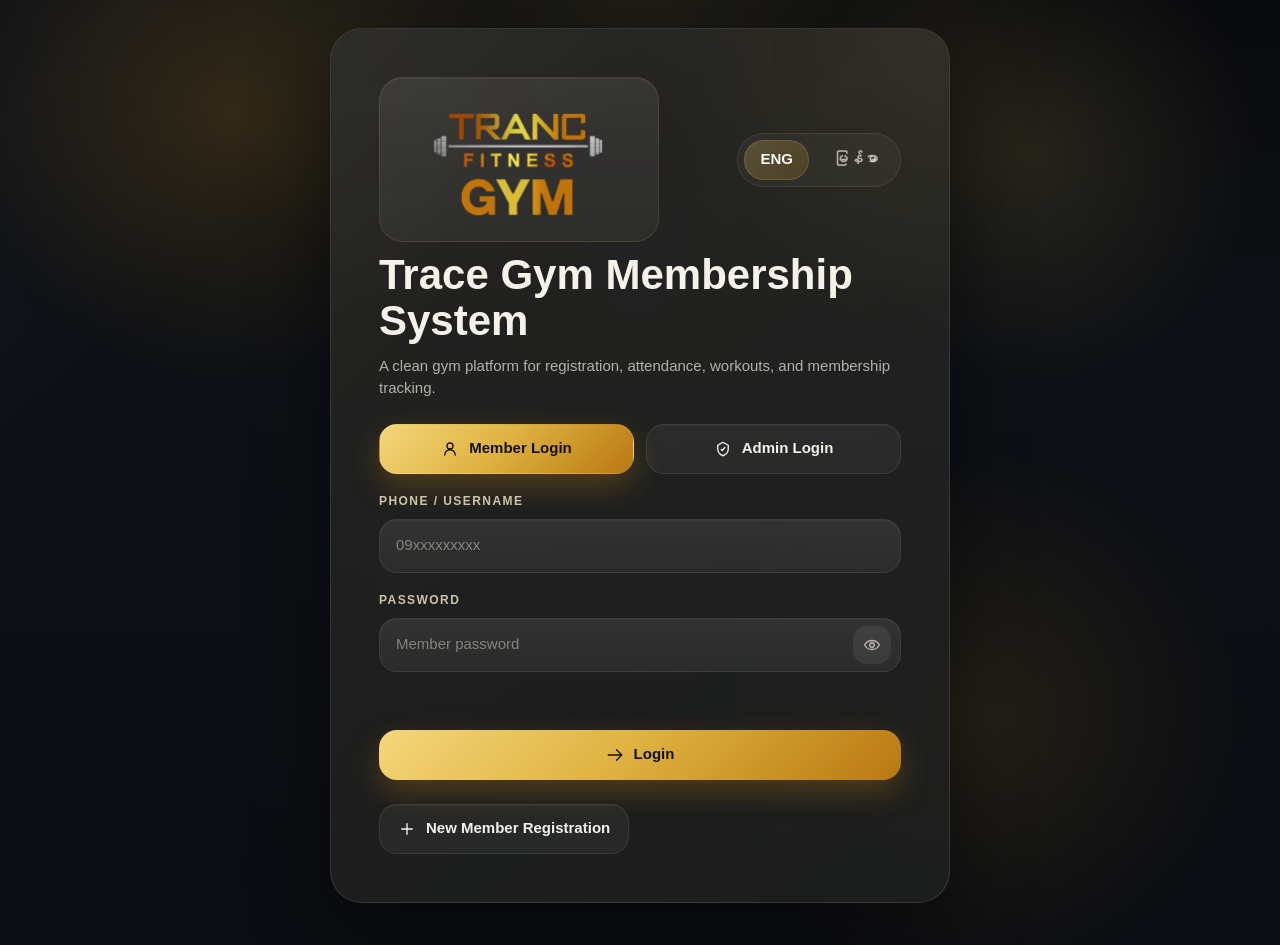
==== commit ff6f73a0: "Update index.html" ====
--- a/index.html
+++ b/index.html
@@ -67,10 +67,7 @@
       </form>
 
       <div class="auth-footer">
-        <button id="installAppButton" class="secondary-button button-inline install-app-button" type="button" data-install-app hidden>
-          <svg class="icon" viewBox="0 0 24 24" aria-hidden="true"><path d="M12 3v12"></path><path d="m7 10 5 5 5-5"></path><path d="M5 21h14"></path></svg>
-          <span data-i18n="common.install_app">Install App</span>
-        </button>
+    
         <a class="secondary-button button-inline" href="register.html">
           <svg class="icon" viewBox="0 0 24 24" aria-hidden="true"><path d="M12 5v14M5 12h14"></path></svg>
           <span data-i18n="login.register_link">New Member Registration</span>
--- a/style.css
+++ b/style.css
@@ -1,1951 +1,2009 @@
-﻿:root {
-  --bg-dark: #060708;
-  --bg-mid: #10100f;
-  --bg-soft: #1a1a18;
-  --panel: rgba(22, 23, 23, 0.86);
-  --panel-strong: rgba(12, 14, 19, 0.92);
-  --panel-lite: rgba(32, 34, 35, 0.8);
-  --glass: rgba(255, 255, 255, 0.06);
-  --glass-strong: rgba(255, 255, 255, 0.1);
-  --line: rgba(255, 255, 255, 0.11);
-  --line-strong: rgba(255, 213, 107, 0.3);
-  --text: #f5f2ea;
-  --text-strong: #fffdfa;
-  --muted: rgba(239, 233, 220, 0.72);
-  --muted-soft: rgba(239, 233, 220, 0.46);
-  --gold: #f4cf62;
-  --gold-strong: #c78818;
-  --gold-deep: #8e5a0d;
-  --gold-glow: rgba(240, 202, 98, 0.26);
-  --success: #7fdc93;
-  --warning: #ffd575;
-  --danger: #ff939a;
-  --shadow: 0 30px 80px rgba(0, 0, 0, 0.42);
-  --radius-xl: 32px;
-  --radius-lg: 26px;
-  --radius-md: 20px;
-  --radius-sm: 16px;
-  --panel-pad: 24px;
-}
-
-/* Focused mobile polish for the gym member/register flow. */
-.member-dashboard-page [data-i18n="common.register_another"] {
-  display: none !important;
-}
-
-@media (max-width: 760px) {
-  .page-shell,
-  .dashboard-shell {
-    gap: 14px;
-    padding: 12px;
-  }
-
-  .brand-block,
-  .page-hero,
-  .side-panel,
-  .stat-card,
-  .glass-panel {
-    padding: 18px;
-  }
-
-  .glass-panel {
-    border-radius: 24px;
-  }
-
-  .member-dashboard-page .side-panel {
-    gap: 16px;
-  }
-
-  .member-dashboard-page .side-panel .brand-mark {
-    max-width: 220px;
-  }
-
-  h1 {
-    font-size: 28px;
-  }
-
-  h2 {
-    font-size: 21px;
-  }
-
-  .section-copy,
-  .muted-text,
-  .info-card p {
-    font-size: 13px;
-  }
-}
-
-/* Final chart/layout guard: prevents empty chart cards from squeezing on any screen. */
-.admin-income-chart > .chart-empty-state {
-  grid-column: 1 / -1;
-  width: 100%;
-  min-width: 0;
-}
-
-@media (max-width: 760px) {
-  .section-head {
-    flex-direction: column;
-  }
-
-  .fee-summary-pills {
-    width: 100%;
-    display: grid;
-    grid-template-columns: 1fr 1fr;
-  }
-
-  .fee-summary-pills .weekly-total-pill {
-    min-width: 0;
-    width: 100%;
-  }
-
-  .admin-income-chart {
-    grid-template-columns: repeat(12, 42px);
-    min-height: 210px;
-  }
-}
-
-@media (max-width: 460px) {
-  .fee-summary-pills {
-    grid-template-columns: 1fr;
-  }
-
-  .chart-empty-state {
-    min-height: 130px;
-  }
-}
-
-@media (max-width: 520px) {
-  .field input,
-  .field select,
-  .search-row input {
-    min-height: 48px;
-    border-radius: 16px;
-    font-size: 14px;
-    padding: 12px 14px;
-  }
-
-  .field input[type="date"] {
-    width: 100%;
-    min-height: 48px;
-    padding: 12px 44px 12px 14px;
-    font-size: 14px;
-    text-align: left;
-  }
-
-  .unit-input {
-    grid-template-columns: minmax(0, 1fr) 76px;
-    gap: 8px;
-  }
-
-  .weekly-dashboard-card .section-head {
-    gap: 12px;
-  }
-
-  .weekly-total-pill {
-    width: 100%;
-    min-width: 0;
-    padding: 12px 14px;
-    text-align: left;
-  }
-
-  .modern-calorie-chart {
-    min-height: 230px;
-    padding: 16px;
-    border-radius: 22px;
-    gap: 14px;
-  }
-
-  .modern-chart-head {
-    align-items: center;
-  }
-
-  .modern-chart-head strong {
-    font-size: 34px;
-  }
-
-  .modern-chart-meta {
-    min-width: 78px;
-    padding: 9px 10px;
-  }
-
-  .modern-chart-bars {
-    min-height: 112px;
-    gap: 7px;
-    padding-inline: 0;
-  }
-
-  .modern-chart-bar {
-    height: 128px;
-    grid-template-rows: 18px 1fr auto;
-    gap: 5px;
-  }
-
-  .modern-chart-bar i {
-    width: 15px;
-  }
-
-  .modern-chart-bar b {
-    font-size: 9px;
-  }
-
-  .modern-chart-bar small {
-    font-size: 10px;
-  }
-
-  .scanner-video {
-    max-width: 100%;
-    min-height: 240px;
-    object-fit: cover;
-  }
-
-.workout-detail-grid {
-    padding: 12px;
-    border-radius: 18px;
-  }
-
-  .form-stack {
-    gap: 14px;
-  }
-
-  .page-shell > .glass-panel {
-    padding: 16px;
-  }
-}
-
-/* Final overflow/date fixes for mobile registration and member edit modal. */
-input[type="date"] {
-  appearance: none;
-  -webkit-appearance: none;
-  display: block;
-  width: 100%;
-  max-width: 100%;
-  min-width: 0;
-  text-align: left !important;
-}
-
-input[type="date"]::-webkit-date-and-time-value {
-  min-width: 0;
-  margin: 0;
-  text-align: left;
-}
-
-.modal-overlay {
-  overflow-x: hidden;
-}
-
-.modal-panel,
-.member-edit-panel,
-.qr-modal-panel {
-  max-width: min(100%, 960px);
-  min-width: 0;
-}
-
-.member-edit-panel .form-grid,
-.member-edit-panel .field,
-.member-edit-panel .field-span-2 {
-  min-width: 0;
-}
-
-@media (max-width: 760px) {
-  .modal-overlay {
-    align-items: flex-start;
-    padding: 10px;
-  }
-
-  .modal-panel,
-  .member-edit-panel,
-  .qr-modal-panel {
-    width: 100%;
-    max-width: calc(100vw - 20px);
-    margin: 0 auto;
-  }
-
-  .member-edit-panel .two-column {
-    grid-template-columns: 1fr;
-  }
-
-  .member-edit-panel input[type="date"],
-  .app-page[data-page="register"] input[type="date"] {
-    height: 50px;
-    padding: 12px 42px 12px 14px !important;
-    line-height: 1.2 !important;
-  }
-
-  .member-card-row {
-    grid-template-columns: 54px minmax(0, 1fr);
-    gap: 12px;
-  }
-
-  .member-card-photo {
-    width: 54px;
-    height: 54px;
-    border-radius: 16px;
-  }
-
-  .member-detail-photo {
-    align-items: flex-start;
-  }
-
-  .member-detail-photo img {
-    width: 72px;
-    height: 72px;
-    border-radius: 18px;
-  }
-
-  .admin-income-chart {
-    grid-template-columns: repeat(12, 44px);
-    gap: 10px;
-    min-height: 220px;
-    padding: 14px;
-  }
-
-  .income-bar-track {
-    height: 128px;
-  }
-
-  .income-bar-track span {
-    width: 15px;
-  }
-
-  .fee-summary-pills {
-    width: 100%;
-    justify-content: stretch;
-  }
-
-  .fee-summary-pills .weekly-total-pill {
-    flex: 1 1 150px;
-  }
-
-  .chart-empty-state {
-    grid-column: 1 / -1;
-    min-height: 150px;
-    padding: 18px;
-    font-size: 14px;
-  }
-}
-
-*,
-*::before,
-*::after {
-  box-sizing: border-box;
-}
-
-html,
-body {
-  min-height: 100%;
-  margin: 0;
-  font-family: Inter, "Noto Sans Myanmar", "Pyidaungsu", "Myanmar Text", "Padauk", "Segoe UI", Arial, sans-serif;
-  color: var(--text);
-  -webkit-text-size-adjust: 100%;
-  text-rendering: optimizeLegibility;
-  width: 100%;
-  max-width: 100%;
-  overflow-x: hidden;
-}
-
-body {
-  background:
-    radial-gradient(circle at 18% 12%, rgba(212, 153, 39, 0.18), transparent 20%),
-    radial-gradient(circle at 80% 16%, rgba(240, 202, 98, 0.12), transparent 18%),
-    radial-gradient(circle at 76% 76%, rgba(212, 153, 39, 0.12), transparent 22%),
-    linear-gradient(180deg, #090a0d 0%, #0d1015 36%, #0b0d12 100%);
-  touch-action: manipulation;
-}
-
-body.is-modal-open {
-  overflow: hidden;
-}
-
-.gym-bg::before {
-  content: "";
-  position: fixed;
-  inset: 0;
-  pointer-events: none;
-  background:
-    linear-gradient(135deg, rgba(255, 255, 255, 0.05), transparent 25%),
-    radial-gradient(circle at top, rgba(255, 213, 107, 0.1), transparent 40%);
-  opacity: 0.9;
-}
-
-.auth-page,
-.app-page {
-  position: relative;
-  width: 100%;
-  max-width: 100%;
-  overflow-x: hidden;
-}
-
-.auth-page {
-  display: grid;
-  place-items: center;
-  min-height: 100vh;
-  min-height: 100svh;
-  width: 100%;
-}
-
-.auth-shell,
-.page-shell,
-.dashboard-shell {
-  width: min(100%, 100%);
-}
-
-.auth-shell {
-  padding: 28px 18px 42px;
-  min-height: 100vh;
-  min-height: 100svh;
-  display: grid;
-  place-items: center;
-}
-
-.page-shell {
-  width: min(100%, 1220px);
-  margin: 0 auto;
-  padding: 22px 18px 40px;
-  display: grid;
-  gap: 20px;
-}
-
-.dashboard-shell {
-  width: min(100%, 1440px);
-  margin: 0 auto;
-  padding: 18px;
-  display: grid;
-  grid-template-columns: 310px minmax(0, 1fr);
-  gap: 20px;
-}
-
-.auth-card {
-  width: min(100%, 620px);
-  overflow: hidden;
-  margin: auto;
-}
-
-.glass-panel {
-  position: relative;
-  overflow: hidden;
-  background:
-    linear-gradient(180deg, rgba(255, 255, 255, 0.04), rgba(255, 255, 255, 0.02)),
-    linear-gradient(145deg, rgba(255, 220, 140, 0.03), rgba(255, 255, 255, 0.01)),
-    var(--panel);
-  border: 1px solid var(--line);
-  border-radius: var(--radius-xl);
-  box-shadow: var(--shadow);
-  backdrop-filter: blur(24px);
-  -webkit-backdrop-filter: blur(24px);
-}
-
-.glass-panel::before {
-  content: "";
-  position: absolute;
-  inset: 0;
-  pointer-events: none;
-  background:
-    linear-gradient(135deg, rgba(255, 255, 255, 0.06), transparent 28%),
-    radial-gradient(circle at top right, rgba(240, 202, 98, 0.1), transparent 30%);
-  opacity: 0.7;
-}
-
-.brand-block,
-.page-hero,
-.side-panel,
-.stat-card,
-.glass-panel {
-  padding: var(--panel-pad);
-}
-
-.brand-block,
-.page-hero > div,
-.section-head > div,
-.side-panel > div:first-child {
-  display: grid;
-  gap: 10px;
-}
-
-.panel-topline,
-.hero-actions {
-  display: flex;
-  align-items: center;
-  justify-content: space-between;
-  gap: 14px;
-  flex-wrap: wrap;
-}
-
-.brand-mark {
-  display: inline-flex;
-  align-items: center;
-  justify-content: center;
-  width: min(100%, 280px);
-  padding: 10px 14px;
-  border-radius: 24px;
-  background:
-    linear-gradient(180deg, rgba(255, 255, 255, 0.05), rgba(255, 255, 255, 0.02)),
-    rgba(255, 255, 255, 0.03);
-  border: 1px solid rgba(240, 202, 98, 0.12);
-  box-shadow: inset 0 1px 0 rgba(255, 255, 255, 0.04);
-}
-
-.brand-logo-image {
-  display: block;
-  width: 100%;
-  max-width: 240px;
-  height: auto;
-}
-
-.brand-badge {
-  display: inline-flex;
-  align-items: center;
-  gap: 10px;
-  padding: 10px 14px;
-  border-radius: 999px;
-  border: 1px solid rgba(240, 202, 98, 0.18);
-  background: rgba(255, 255, 255, 0.06);
-  color: var(--text-strong);
-  font-size: 12px;
-  font-weight: 700;
-  letter-spacing: 0.08em;
-  text-transform: uppercase;
-}
-
-.icon {
-  width: 18px;
-  height: 18px;
-  flex: 0 0 auto;
-  stroke: currentColor;
-  fill: none;
-  stroke-width: 1.8;
-  stroke-linecap: round;
-  stroke-linejoin: round;
-}
-
-h1,
-h2,
-h3,
-p {
-  margin: 0;
-}
-
-h1 {
-  font-size: clamp(28px, 4vw, 42px);
-  line-height: 1.1;
-  letter-spacing: 0;
-}
-
-h2 {
-  font-size: clamp(21px, 2.8vw, 30px);
-  line-height: 1.18;
-  letter-spacing: 0;
-}
-
-p,
-span,
-label,
-input,
-select,
-button,
-a {
-  font-size: 15px;
-  line-height: 1.5;
-}
-
-p,
-span,
-label,
-button,
-a,
-.section-copy,
-.muted-text,
-.stat-card span,
-.info-card p,
-.info-card span {
-  overflow-wrap: anywhere;
-}
-
-.muted-text,
-.brand-block p,
-.page-hero p,
-.section-copy,
-.info-card span,
-.info-note {
-  color: var(--muted);
-}
-
-.language-switcher {
-  display: inline-flex;
-  gap: 8px;
-  padding: 6px;
-  border-radius: 999px;
-  background: rgba(255, 255, 255, 0.04);
-  border: 1px solid rgba(240, 202, 98, 0.12);
-}
-
-.language-switcher button,
-.role-toggle button,
-.primary-button,
-.secondary-button,
-.ghost-button {
-  appearance: none;
-  border: 0;
-  cursor: pointer;
-  color: var(--text);
-  font-family: inherit;
-  text-decoration: none;
-  min-height: 50px;
-  padding: 12px 18px;
-  border-radius: 18px;
-  font-weight: 700;
-  transition: transform 0.18s ease, box-shadow 0.18s ease, opacity 0.18s ease, background 0.18s ease, border-color 0.18s ease;
-}
-
-.language-switcher button {
-  min-height: 40px;
-  padding: 8px 16px;
-  border-radius: 999px;
-  background: transparent;
-  color: var(--muted);
-}
-
-.language-switcher button.is-active {
-  background: linear-gradient(135deg, rgba(240, 202, 98, 0.22), rgba(199, 136, 24, 0.2));
-  color: var(--text-strong);
-  box-shadow: inset 0 0 0 1px rgba(240, 202, 98, 0.18);
-}
-
-.button-inline {
-  display: inline-flex;
-  align-items: center;
-  justify-content: center;
-  gap: 10px;
-  white-space: nowrap;
-}
-
-.role-toggle {
-  display: grid;
-  grid-template-columns: repeat(2, minmax(0, 1fr));
-  gap: 12px;
-  margin: 0 var(--panel-pad) 18px;
-}
-
-.role-toggle button,
-.secondary-button,
-.ghost-button {
-  background: rgba(255, 255, 255, 0.05);
-  border: 1px solid rgba(255, 255, 255, 0.08);
-  box-shadow: inset 0 1px 0 rgba(255, 255, 255, 0.03);
-}
-
-.role-toggle button.is-active,
-.primary-button {
-  background: linear-gradient(135deg, #f4d67b 0%, #e0b443 45%, #b97811 100%);
-  color: #141007;
-  box-shadow: 0 12px 30px rgba(191, 129, 21, 0.32);
-}
-
-.secondary-button:hover,
-.ghost-button:hover,
-.role-toggle button:hover,
-.primary-button:hover,
-.language-switcher button:hover {
-  transform: translateY(-1px);
-}
-
-button:disabled {
-  opacity: 0.6;
-  cursor: not-allowed;
-  transform: none;
-}
-
-.small {
-  min-height: 40px;
-  padding: 8px 12px;
-  font-size: 13px;
-}
-
-.form-stack {
-  display: grid;
-  gap: 18px;
-  padding: 0 var(--panel-pad) var(--panel-pad);
-}
-
-.form-grid {
-  display: grid;
-  gap: 18px;
-}
-
-.two-column {
-  grid-template-columns: repeat(2, minmax(0, 1fr));
-}
-
-.field,
-.field-span-2 {
-  display: grid;
-  gap: 9px;
-}
-
-.field-span-2 {
-  grid-column: 1 / -1;
-}
-
-.field label {
-  color: rgba(240, 226, 194, 0.84);
-  font-size: 12px;
-  letter-spacing: 0.12em;
-  text-transform: uppercase;
-  font-weight: 700;
-}
-
-.field input,
-.field select,
-.search-row input {
-  width: 100%;
-  min-height: 54px;
-  padding: 14px 16px;
-  border-radius: 18px;
-  outline: none;
-  border: 1px solid rgba(255, 255, 255, 0.08);
-  background:
-    linear-gradient(180deg, rgba(255, 255, 255, 0.05), rgba(255, 255, 255, 0.02)),
-    rgba(255, 255, 255, 0.04);
-  color: var(--text);
-  font-family: inherit;
-  font-size: 15px;
-  box-shadow: inset 0 1px 0 rgba(255, 255, 255, 0.03);
-}
-
-.password-field {
-  position: relative;
-  display: grid;
-}
-
-.password-field input {
-  padding-right: 54px;
-}
-
-.password-toggle {
-  position: absolute;
-  top: 50%;
-  right: 10px;
-  width: 38px;
-  height: 38px;
-  display: grid;
-  place-items: center;
-  transform: translateY(-50%);
-  border: 0;
-  border-radius: 14px;
-  background: rgba(255, 255, 255, 0.07);
-  color: var(--muted);
-  cursor: pointer;
-}
-
-.password-toggle:hover,
-.password-toggle.is-visible {
-  color: var(--gold);
-  background: rgba(240, 202, 98, 0.11);
-}
-
-.password-toggle .eye-closed,
-.password-toggle.is-visible .eye-open {
-  display: none;
-}
-
-.password-toggle.is-visible .eye-closed {
-  display: block;
-}
-
-.field input[type="date"] {
-  min-width: 0;
-  color-scheme: dark;
-  line-height: 1.2;
-}
-
-.field input[type="date"]::-webkit-calendar-picker-indicator {
-  width: 22px;
-  height: 22px;
-  padding: 4px;
-  border-radius: 10px;
-  background-color: rgba(240, 202, 98, 0.14);
-  cursor: pointer;
-  filter: invert(1) sepia(0.5) saturate(1.6);
-}
-
-.field input:focus,
-.field select:focus,
-.search-row input:focus {
-  border-color: rgba(240, 202, 98, 0.42);
-  box-shadow: 0 0 0 4px rgba(240, 202, 98, 0.12);
-}
-
-.field select {
-  appearance: none;
-  background-image: url("data:image/svg+xml,%3Csvg xmlns='http://www.w3.org/2000/svg' width='18' height='18' viewBox='0 0 24 24' fill='none' stroke='%23f0ca62' stroke-width='2' stroke-linecap='round' stroke-linejoin='round'%3E%3Cpath d='m6 9 6 6 6-6'/%3E%3C/svg%3E");
-  background-repeat: no-repeat;
-  background-position: right 16px center;
-  background-size: 18px 18px;
-  padding-right: 48px;
-}
-
-.field select:invalid {
-  color: var(--muted-soft);
-}
-
-.field select option {
-  color: #111622;
-  background: #f7efe0;
-}
-
-.field select option[disabled] {
-  color: #7a6d58;
-}
-
-.field input::placeholder,
-.search-row input::placeholder {
-  color: var(--muted-soft);
-}
-
-.unit-input {
-  display: grid;
-  grid-template-columns: minmax(0, 1fr) 112px;
-  gap: 10px;
-  align-items: center;
-}
-
-.unit-input input,
-.unit-input select {
-  min-width: 0;
-}
-
-.unit-input select {
-  text-align: center;
-  font-weight: 800;
-}
-
-.form-message {
-  min-height: 22px;
-  font-weight: 700;
-  line-height: 1.5;
-  overflow-wrap: anywhere;
-}
-
-.form-message.is-success {
-  color: var(--success);
-}
-
-.form-message.is-warning {
-  color: var(--warning);
-}
-
-.form-message.is-danger {
-  color: var(--danger);
-}
-
-.auth-footer {
-  padding: 0 var(--panel-pad) var(--panel-pad);
-}
-
-.side-panel {
-  position: sticky;
-  top: 18px;
-  height: fit-content;
-  display: grid;
-  gap: 18px;
-}
-
-.side-actions,
-.content-panel,
-.list-stack {
-  display: grid;
-  gap: 14px;
-}
-
-.page-hero {
-  display: flex;
-  align-items: flex-start;
-  justify-content: space-between;
-  gap: 20px;
-}
-
-.stats-grid {
-  display: grid;
-  grid-template-columns: repeat(4, minmax(0, 1fr));
-  gap: 18px;
-}
-
-.stat-card {
-  min-height: 150px;
-  display: grid;
-  align-content: space-between;
-  gap: 16px;
-  background:
-    radial-gradient(circle at top right, rgba(240, 202, 98, 0.16), transparent 36%),
-    linear-gradient(180deg, rgba(255, 255, 255, 0.04), rgba(255, 255, 255, 0.015)),
-    var(--panel-strong);
-}
-
-.stat-card span {
-  display: block;
-  color: rgba(247, 232, 201, 0.72);
-  font-size: 13px;
-  line-height: 1.55;
-}
-
-.stat-card strong {
-  font-size: clamp(30px, 4vw, 44px);
-  line-height: 1;
-  color: var(--text-strong);
-}
-
-.member-dashboard-page .page-hero {
-  min-height: 150px;
-  align-items: center;
-  background:
-    radial-gradient(circle at 82% 18%, rgba(240, 202, 98, 0.22), transparent 28%),
-    linear-gradient(135deg, rgba(255, 255, 255, 0.07), rgba(255, 255, 255, 0.025)),
-    var(--panel);
-}
-
-.member-dashboard-page .stats-grid {
-  grid-template-columns: repeat(4, minmax(170px, 1fr));
-}
-
-.member-dashboard-page .stat-card {
-  min-height: 132px;
-  border-color: rgba(240, 202, 98, 0.15);
-}
-
-.member-dashboard-page .stat-card:nth-child(1) {
-  background:
-    radial-gradient(circle at 82% 18%, rgba(255, 150, 54, 0.24), transparent 34%),
-    linear-gradient(180deg, rgba(255, 255, 255, 0.045), rgba(255, 255, 255, 0.015)),
-    var(--panel-strong);
-}
-
-.member-dashboard-page .stat-card:nth-child(2) {
-  background:
-    radial-gradient(circle at 82% 18%, rgba(240, 202, 98, 0.2), transparent 34%),
-    linear-gradient(180deg, rgba(255, 255, 255, 0.045), rgba(255, 255, 255, 0.015)),
-    var(--panel-strong);
-}
-
-.member-dashboard-page .stat-card:nth-child(3) {
-  background:
-    radial-gradient(circle at 82% 18%, rgba(127, 220, 147, 0.18), transparent 34%),
-    linear-gradient(180deg, rgba(255, 255, 255, 0.045), rgba(255, 255, 255, 0.015)),
-    var(--panel-strong);
-}
-
-.member-dashboard-page .stat-card:nth-child(4) {
-  background:
-    radial-gradient(circle at 82% 18%, rgba(255, 213, 117, 0.18), transparent 34%),
-    linear-gradient(180deg, rgba(255, 255, 255, 0.045), rgba(255, 255, 255, 0.015)),
-    var(--panel-strong);
-}
-
-.weekly-dashboard-card {
-  background:
-    radial-gradient(circle at 76% 12%, rgba(255, 160, 42, 0.16), transparent 28%),
-    linear-gradient(180deg, rgba(255, 255, 255, 0.045), rgba(255, 255, 255, 0.018)),
-    var(--panel);
-}
-
-.weekly-total-pill {
-  display: grid;
-  gap: 3px;
-  min-width: 150px;
-  padding: 16px 18px;
-  border-radius: 24px;
-  text-align: right;
-  background:
-    radial-gradient(circle at 80% 18%, rgba(240, 202, 98, 0.2), transparent 44%),
-    rgba(255, 255, 255, 0.055);
-  border: 1px solid rgba(240, 202, 98, 0.22);
-  box-shadow: inset 0 1px 0 rgba(255, 255, 255, 0.05);
-}
-
-.weekly-total-pill span {
-  color: var(--muted);
-  font-size: 12px;
-  font-weight: 700;
-  text-transform: uppercase;
-}
-
-.weekly-total-pill strong {
-  color: var(--gold);
-  font-size: 24px;
-  line-height: 1.1;
-}
-
-.weekly-calories-grid {
-  display: block;
-}
-
-.modern-calorie-chart {
-  min-height: 290px;
-  display: grid;
-  grid-template-rows: auto 1fr auto;
-  gap: 18px;
-  padding: 22px;
-  border-radius: 28px;
-  background:
-    radial-gradient(circle at 75% 18%, rgba(155, 92, 255, 0.18), transparent 34%),
-    radial-gradient(circle at 18% 92%, rgba(240, 202, 98, 0.13), transparent 30%),
-    linear-gradient(180deg, rgba(255, 255, 255, 0.075), rgba(255, 255, 255, 0.025)),
-    rgba(12, 13, 18, 0.72);
-  border: 1px solid rgba(255, 255, 255, 0.09);
-  box-shadow:
-    inset 0 1px 0 rgba(255, 255, 255, 0.06),
-    0 22px 60px rgba(0, 0, 0, 0.34);
-}
-
-.modern-chart-head,
-.modern-chart-foot {
-  display: flex;
-  align-items: flex-start;
-  justify-content: space-between;
-  gap: 14px;
-}
-
-.modern-chart-label,
-.modern-chart-meta small {
-  display: block;
-  color: rgba(245, 242, 234, 0.68);
-  font-size: 13px;
-  font-weight: 700;
-}
-
-.modern-chart-head strong {
-  display: block;
-  margin-top: 4px;
-  color: var(--text-strong);
-  font-size: clamp(32px, 6vw, 54px);
-  line-height: 0.96;
-  letter-spacing: 0;
-}
-
-.modern-chart-head strong em {
-  color: rgba(245, 242, 234, 0.58);
-  font-size: 0.42em;
-  font-style: normal;
-  font-weight: 700;
-}
-
-.modern-chart-meta {
-  min-width: 112px;
-  padding: 12px 14px;
-  border-radius: 20px;
-  text-align: right;
-  background: rgba(255, 255, 255, 0.055);
-  border: 1px solid rgba(255, 255, 255, 0.08);
-}
-
-.modern-chart-meta span {
-  color: var(--gold);
-  font-size: 22px;
-  font-weight: 900;
-  line-height: 1;
-}
-
-.modern-chart-bars {
-  min-height: 150px;
-  display: grid;
-  grid-template-columns: repeat(7, minmax(20px, 1fr));
-  align-items: end;
-  gap: clamp(12px, 2.8vw, 28px);
-  padding: 12px 4px 0;
-}
-
-.modern-chart-bar {
-  height: 166px;
-  display: grid;
-  grid-template-rows: 24px 1fr auto;
-  justify-items: center;
-  gap: 7px;
-}
-
-.modern-chart-bar b {
-  min-height: 20px;
-  color: rgba(245, 242, 234, 0.74);
-  font-size: 11px;
-  font-weight: 900;
-  line-height: 1;
-}
-
-.modern-chart-bar i {
-  align-self: end;
-  width: min(100%, 26px);
-  height: var(--bar-height);
-  min-height: 8px;
-  display: block;
-  border-radius: 999px;
-  background: linear-gradient(180deg, #c98cff 0%, #9358df 52%, #6c39bd 100%);
-  box-shadow:
-    0 10px 22px rgba(147, 88, 223, 0.34),
-    inset 0 1px 0 rgba(255, 255, 255, 0.25);
-}
-
-.modern-chart-bar.is-peak i {
-  background: linear-gradient(180deg, #f4ff5d 0%, #c9ff35 52%, #91d928 100%);
-  box-shadow:
-    0 12px 26px rgba(201, 255, 53, 0.32),
-    inset 0 1px 0 rgba(255, 255, 255, 0.3);
-}
-
-.modern-chart-bar.is-peak b {
-  color: #d9ff57;
-}
-
-.modern-chart-bar small {
-  min-height: 18px;
-  color: rgba(245, 242, 234, 0.62);
-  font-size: 11px;
-  font-weight: 800;
-}
-
-.modern-chart-foot {
-  color: rgba(245, 242, 234, 0.74);
-  font-size: 13px;
-  font-weight: 700;
-}
-
-.modern-chart-foot strong {
-  color: var(--text-strong);
-  font-size: 13px;
-}
-
-.workout-log-card {
-  display: grid;
-  grid-template-columns: minmax(0, 1fr) auto;
-  align-items: center;
-  gap: 16px;
-}
-
-.workout-log-card time {
-  padding: 8px 10px;
-  border-radius: 999px;
-  color: var(--gold);
-  background: rgba(240, 202, 98, 0.09);
-  border: 1px solid rgba(240, 202, 98, 0.15);
-  font-size: 12px;
-  font-weight: 800;
-}
-
-.workout-form {
-  align-items: start;
-}
-
-.workout-detail-grid {
-  display: grid;
-  grid-template-columns: repeat(3, minmax(0, 1fr));
-  gap: 14px;
-  padding: 14px;
-  border-radius: 24px;
-  background:
-    linear-gradient(180deg, rgba(255, 255, 255, 0.045), rgba(255, 255, 255, 0.018)),
-    rgba(255, 255, 255, 0.028);
-  border: 1px solid rgba(255, 255, 255, 0.06);
-}
-
-.workout-detail-grid[hidden] {
-  display: none !important;
-}
-
-.content-grid {
-  display: grid;
-  grid-template-columns: minmax(0, 1fr) minmax(320px, 0.96fr);
-  gap: 18px;
-}
-
-.section-head {
-  display: flex;
-  align-items: flex-start;
-  justify-content: space-between;
-  gap: 16px;
-  margin-bottom: 18px;
-}
-
-.fee-summary-pills {
-  display: flex;
-  gap: 12px;
-  flex-wrap: wrap;
-  justify-content: flex-end;
-}
-
-.section-head-stack {
-  align-items: flex-start;
-}
-
-.section-copy {
-  margin-top: 6px;
-  max-width: 48ch;
-  line-height: 1.7;
-}
-
-.qr-card {
-  display: grid;
-  gap: 14px;
-  padding: 18px;
-  border-radius: 24px;
-  background:
-    linear-gradient(180deg, rgba(255, 255, 255, 0.04), rgba(255, 255, 255, 0.015)),
-    rgba(255, 255, 255, 0.03);
-  border: 1px solid rgba(255, 255, 255, 0.06);
-}
-
-.qr-card {
-  justify-items: center;
-}
-
-.qr-render {
-  min-height: 244px;
-  width: min(100%, 244px);
-  display: grid;
-  place-items: center;
-}
-
-.qr-card img,
-.qr-card svg,
-.qr-render img,
-.qr-render canvas,
-.qr-render svg {
-  width: min(100%, 220px);
-  background: #fffef9;
-  padding: 12px;
-  border-radius: 20px;
-  display: block;
-  box-shadow: 0 18px 40px rgba(0, 0, 0, 0.28);
-}
-
-.modal-overlay {
-  display: none;
-  position: fixed;
-  inset: 0;
-  z-index: 50;
-  place-items: center;
-  padding: 18px;
-  background: rgba(3, 4, 7, 0.76);
-  backdrop-filter: blur(18px);
-  -webkit-backdrop-filter: blur(18px);
-}
-
-.modal-overlay.is-open {
-  display: grid;
-}
-
-.modal-overlay[hidden] {
-  display: none !important;
-}
-
-.modal-panel {
-  width: min(100%, 480px);
-}
-
-.member-edit-panel {
-  width: min(100%, 860px);
-  max-height: min(92vh, 860px);
-  overflow: auto;
-}
-
-.modal-head {
-  display: flex;
-  align-items: flex-start;
-  justify-content: space-between;
-  gap: 14px;
-  margin-bottom: 18px;
-}
-
-.qr-modal-card {
-  justify-items: center;
-  text-align: center;
-}
-
-.qr-modal-card strong {
-  font-size: 18px;
-  line-height: 1.4;
-}
-
-.photo-preview-shell {
-  min-height: 240px;
-  display: grid;
-  place-items: center;
-  border-radius: 22px;
-  border: 1px dashed rgba(240, 202, 98, 0.18);
-  background: rgba(255, 255, 255, 0.03);
-  overflow: hidden;
-}
-
-.photo-preview {
-  width: 100%;
-  max-height: 360px;
-  object-fit: cover;
-  display: block;
-}
-
-.photo-placeholder {
-  padding: 18px;
-  text-align: center;
-  color: var(--muted);
-}
-
-.photo-capture-panel {
-  display: grid;
-  gap: 14px;
-}
-
-.member-detail-photo {
-  display: flex;
-  align-items: center;
-  gap: 16px;
-  padding: 14px;
-  border-radius: 22px;
-  background: rgba(255, 255, 255, 0.045);
-  border: 1px solid rgba(255, 255, 255, 0.08);
-}
-
-.member-detail-photo img {
-  width: 92px;
-  height: 92px;
-  border-radius: 24px;
-  object-fit: cover;
-  background: rgba(255, 255, 255, 0.08);
-}
-
-.member-detail-photo strong,
-.member-detail-photo span {
-  display: block;
-}
-
-.member-expire-alert {
-  margin-top: 6px;
-  color: #ff9aa8;
-  font-size: 13px;
-  line-height: 1.45;
-}
-
-.info-card {
-  padding: 18px;
-  border-radius: 20px;
-  background:
-    linear-gradient(180deg, rgba(255, 255, 255, 0.03), rgba(255, 255, 255, 0.015)),
-    var(--panel-lite);
-  border: 1px solid rgba(255, 255, 255, 0.06);
-  min-height: 94px;
-}
-
-.member-card-row {
-  display: grid;
-  grid-template-columns: 68px minmax(0, 1fr);
-  gap: 14px;
-  align-items: center;
-}
-
-.member-card-photo {
-  width: 68px;
-  height: 68px;
-  border-radius: 20px;
-  object-fit: cover;
-  display: grid;
-  place-items: center;
-  color: var(--text);
-  font-weight: 800;
-  background: rgba(240, 202, 98, 0.14);
-  border: 1px solid rgba(240, 202, 98, 0.18);
-}
-
-.member-card-body {
-  min-width: 0;
-}
-
-.icon-text-button {
-  display: inline-flex;
-  align-items: center;
-  gap: 8px;
-}
-
-.icon-text-button svg {
-  width: 17px;
-  height: 17px;
-  fill: none;
-  stroke: currentColor;
-  stroke-width: 1.8;
-}
-
-.admin-income-chart {
-  min-height: 300px;
-  display: grid;
-  grid-template-columns: repeat(12, minmax(42px, 1fr));
-  gap: 12px;
-  align-items: end;
-  padding: 22px;
-  border-radius: 26px;
-  background:
-    linear-gradient(180deg, rgba(255, 255, 255, 0.075), rgba(255, 255, 255, 0.025)),
-    linear-gradient(135deg, rgba(244, 207, 98, 0.08), rgba(255, 255, 255, 0.015)),
-    rgba(255, 255, 255, 0.04);
-  overflow-x: auto;
-}
-
-.chart-empty-state {
-  grid-column: 1 / -1;
-  align-self: stretch;
-  min-height: 220px;
-  display: grid;
-  place-items: center;
-  text-align: center;
-  padding: 24px;
-  border-radius: 22px;
-  color: var(--muted);
-  font-size: 16px;
-  line-height: 1.6;
-  background:
-    linear-gradient(180deg, rgba(255, 255, 255, 0.05), rgba(255, 255, 255, 0.018)),
-    rgba(0, 0, 0, 0.12);
-  border: 1px dashed rgba(244, 207, 98, 0.22);
-}
-
-.income-bar-item {
-  min-width: 42px;
-  display: grid;
-  gap: 8px;
-  justify-items: center;
-  color: var(--muted);
-  font-size: 11px;
-}
-
-.income-bar-track {
-  width: 100%;
-  height: 170px;
-  display: flex;
-  align-items: end;
-  justify-content: center;
-  border-radius: 999px;
-  background: rgba(255, 255, 255, 0.04);
-  overflow: hidden;
-}
-
-.income-bar-track span {
-  width: 18px;
-  min-height: 8px;
-  border-radius: 999px;
-  background: linear-gradient(180deg, #f9d96c, #b57415);
-  box-shadow: 0 12px 28px rgba(240, 202, 98, 0.28);
-}
-
-.income-bar-item strong {
-  color: var(--text);
-  font-size: 12px;
-}
-
-.income-bar-item small {
-  font-size: 10px;
-  white-space: nowrap;
-}
-
-.quick-view-body {
-  display: grid;
-  gap: 10px;
-}
-
-.quick-view-row {
-  display: grid;
-  grid-template-columns: minmax(100px, 0.8fr) minmax(0, 1.2fr);
-  gap: 12px;
-  align-items: center;
-  padding: 12px 14px;
-  border-radius: 16px;
-  background: rgba(255, 255, 255, 0.045);
-  border: 1px solid rgba(255, 255, 255, 0.06);
-}
-
-.quick-view-row span {
-  color: var(--muted);
-  font-size: 12px;
-}
-
-.quick-view-row strong {
-  min-width: 0;
-  font-size: 14px;
-  overflow-wrap: anywhere;
-}
-
-.info-card strong {
-  display: block;
-  margin-bottom: 8px;
-  font-size: 15px;
-  line-height: 1.4;
-}
-
-.info-card p {
-  margin-bottom: 8px;
-  color: var(--text);
-  line-height: 1.6;
-  font-size: 14px;
-}
-
-.info-card.is-selected {
-  border-color: rgba(240, 202, 98, 0.44);
-  box-shadow: inset 0 0 0 1px rgba(240, 202, 98, 0.22);
-  background:
-    linear-gradient(180deg, rgba(240, 202, 98, 0.1), rgba(240, 202, 98, 0.04)),
-    var(--panel-lite);
-}
-
-.empty-state {
-  display: flex;
-  align-items: center;
-  min-height: 86px;
-}
-
-.inline-actions,
-.scanner-tools {
-  display: flex;
-  flex-wrap: wrap;
-  gap: 10px;
-  margin-top: 14px;
-}
-
-.search-row {
-  display: grid;
-  grid-template-columns: minmax(0, 1fr) auto;
-  gap: 14px;
-  align-items: center;
-}
-
-.search-row input {
-  margin: 0;
-}
-
-.search-section .section-head {
-  margin-bottom: 22px;
-}
-
-.search-section .list-stack {
-  margin-top: 18px;
-}
-
-.scanner-video {
-  width: 100%;
-  max-width: 460px;
-  margin-top: 16px;
-  border-radius: 22px;
-  background: #000;
-  border: 1px solid rgba(240, 202, 98, 0.18);
-}
-
-.info-note {
-  font-size: 13px;
-  padding: 0 2px;
-}
-
-.check-row {
-  display: flex;
-  align-items: center;
-  gap: 12px;
-  color: var(--muted);
-  font-weight: 700;
-}
-
-.check-row input {
-  width: 18px;
-  height: 18px;
-  accent-color: var(--gold);
-}
-
-html[lang="my"] body {
-  font-family: "Noto Sans Myanmar", "Pyidaungsu", "Myanmar Text", "Padauk", Inter, "Segoe UI", Arial, sans-serif;
-}
-
-html[lang="my"] h1 {
-  font-size: clamp(24px, 3.3vw, 34px);
-  line-height: 1.45;
-  font-weight: 700;
-}
-
-html[lang="my"] h2 {
-  font-size: clamp(19px, 2.2vw, 24px);
-  line-height: 1.5;
-  font-weight: 700;
-}
-
-html[lang="my"] p,
-html[lang="my"] span,
-html[lang="my"] label,
-html[lang="my"] button,
-html[lang="my"] a,
-html[lang="my"] input,
-html[lang="my"] select {
-  line-height: 1.8;
-  letter-spacing: 0;
-}
-
-html[lang="my"] .section-copy,
-html[lang="my"] .muted-text,
-html[lang="my"] .stat-card span {
-  font-size: 14px;
-  line-height: 1.9;
-}
-
-@media (max-width: 1180px) {
-  .dashboard-shell {
-    grid-template-columns: 1fr;
-  }
-
-  .side-panel {
-    position: static;
-  }
-
-  .stats-grid {
-    grid-template-columns: repeat(2, minmax(0, 1fr));
-  }
-
-  .member-dashboard-page .stats-grid {
-    grid-template-columns: repeat(2, minmax(0, 1fr));
-  }
-
-  .weekly-calories-grid {
-    grid-template-columns: repeat(7, minmax(132px, 1fr));
-  }
-
-  .content-grid {
-    grid-template-columns: 1fr;
-  }
-}
-
-@media (max-width: 760px) {
-  :root {
-    --panel-pad: 20px;
-    --radius-xl: 28px;
-    --radius-lg: 22px;
-  }
-
-  .auth-shell,
-  .page-shell,
-  .dashboard-shell {
-    padding: 14px;
-  }
-
-  .page-hero,
-  .panel-topline,
-  .hero-actions,
-  .search-row {
-    flex-direction: column;
-    grid-template-columns: 1fr;
-    align-items: stretch;
-  }
-
-  .modal-head {
-    flex-direction: column;
-  }
-
-  .role-toggle,
-  .two-column,
-  .stats-grid {
-    grid-template-columns: 1fr;
-  }
-
-  .workout-detail-grid {
-    grid-template-columns: 1fr;
-  }
-
-  .language-switcher,
-  .brand-mark {
-    width: 100%;
-  }
-
-  .brand-logo-image {
-    max-width: 210px;
-  }
-
-  .side-actions .secondary-button,
-  .side-actions .ghost-button,
-  .hero-actions .secondary-button,
-  .search-row .primary-button,
-  .auth-footer .secondary-button,
-  .scanner-tools .primary-button,
-  .scanner-tools .secondary-button,
-  .scanner-tools .ghost-button,
-  .inline-actions .primary-button,
-  .inline-actions .secondary-button,
-  .inline-actions .ghost-button {
-    width: 100%;
-  }
-
-  .stat-card {
-    min-height: 126px;
-  }
-
-  h1 {
-    font-size: 30px;
-  }
-
-  h2 {
-    font-size: 22px;
-  }
-}
-
-@media (max-width: 520px) {
-  :root {
-    --panel-pad: 18px;
-  }
-
-  .role-toggle {
-    margin: 0 var(--panel-pad) 16px;
-  }
-
-  .form-stack,
-  .auth-footer {
-    padding-left: var(--panel-pad);
-    padding-right: var(--panel-pad);
-  }
-
-  .field input,
-  .field select,
-  .search-row input {
-    min-height: 50px;
-    border-radius: 16px;
-    font-size: 14px;
-    padding: 12px 14px;
-  }
-
-  .password-field input {
-    padding-right: 50px;
-  }
-
-  .password-toggle {
-    right: 7px;
-    width: 36px;
-    height: 36px;
-  }
-
-  .field input[type="date"] {
-    min-height: 52px;
-    padding: 12px 44px 12px 14px;
-    font-size: 14px;
-    text-align: left;
-  }
-
-  .unit-input {
-    grid-template-columns: minmax(0, 1fr) 76px;
-    gap: 8px;
-  }
-
-  .language-switcher {
-    justify-content: space-between;
-  }
-
-  .language-switcher button {
-    flex: 1 1 0;
-  }
-
-  .stat-card strong {
-    font-size: 30px;
-  }
-
-  .member-dashboard-page .stats-grid {
-    grid-template-columns: 1fr;
-  }
-
-  .weekly-calories-grid {
-    display: block;
-  }
-
-  .weekly-total-pill {
-    width: 100%;
-    text-align: left;
-  }
-
-  .modern-calorie-chart {
-    min-height: 230px;
-    padding: 16px;
-    border-radius: 22px;
-    gap: 14px;
-  }
-
-  .modern-chart-meta {
-    min-width: 78px;
-    padding: 9px 10px;
-  }
-
-  .modern-chart-head {
-    align-items: center;
-  }
-
-  .modern-chart-head strong {
-    font-size: 34px;
-  }
-
-  .modern-chart-bars {
-    min-height: 112px;
-    gap: 7px;
-    padding-inline: 0;
-  }
-
-  .modern-chart-bar {
-    height: 128px;
-    grid-template-rows: 18px 1fr auto;
-    gap: 5px;
-  }
-
-  .modern-chart-bar i {
-    width: 15px;
-  }
-
-  .modern-chart-bar b {
-    font-size: 9px;
-  }
-
-  .modern-chart-bar small {
-    font-size: 10px;
-  }
-
-  .scanner-video {
-    max-width: 100%;
-    min-height: 240px;
-    object-fit: cover;
-  }
-
-  .workout-log-card {
-    grid-template-columns: 1fr;
-  }
-
-  .modal-overlay {
-    padding: 12px;
-  }
-
-  .modal-panel {
-    width: 100%;
-  }
-
-  html[lang="my"] h1 {
-    font-size: 26px;
-  }
-
-  html[lang="my"] h2 {
-    font-size: 20px;
-  }
-}
-
-/* Registration date input mobile fix: keep it inside the card and left aligned. */
-.app-page[data-page="register"] .form-stack {
-  min-width: 0;
-}
-
-.app-page[data-page="register"] .field,
-.app-page[data-page="register"] .field-span-2 {
-  min-width: 0;
-}
-
-.app-page[data-page="register"] input[type="date"] {
-  display: block;
-  width: 100%;
-  max-width: 100%;
-  min-width: 0;
-  box-sizing: border-box;
-  text-align: left !important;
-}
-
-.app-page[data-page="register"] input[type="date"]::-webkit-date-and-time-value {
-  text-align: left;
-}
-
-@media (max-width: 520px) {
-  .app-page[data-page="register"] .glass-panel {
-    overflow: hidden;
-  }
-
-  .app-page[data-page="register"] .form-stack {
-    padding-left: 0;
-    padding-right: 0;
-  }
-
-  .app-page[data-page="register"] input[type="date"] {
-    padding-left: 14px !important;
-    padding-right: 42px !important;
-  }
-
-  input,
-  select,
-  textarea,
-  button,
-  .field input,
-  .field select,
-  .search-row input {
-    font-size: 16px !important;
-  }
-
-  .page-shell,
-  .dashboard-shell,
-  .auth-shell,
-  .content-panel,
-  .side-panel,
-  .glass-panel,
-  .form-grid,
-  .field,
-  .field-span-2 {
-    min-width: 0;
-    max-width: 100%;
-  }
-
-  .button-inline {
-    white-space: normal;
-  }
-}
-
-/* Last mobile layout lock. Keep date fields and edit modal inside the viewport. */
-input[type="date"] {
-  appearance: none;
-  -webkit-appearance: none;
-  display: block;
-  width: 100%;
-  max-width: 100%;
-  min-width: 0;
-  text-align: left !important;
-}
-
-input[type="date"]::-webkit-date-and-time-value {
-  min-width: 0;
-  margin: 0;
-  text-align: left;
-}
-
-.modal-overlay {
-  overflow-x: hidden;
-}
-
-.modal-panel,
-.member-edit-panel,
-.qr-modal-panel {
-  max-width: min(100%, 960px);
-  min-width: 0;
-}
-
-.member-edit-panel .form-grid,
-.member-edit-panel .field,
-.member-edit-panel .field-span-2 {
-  min-width: 0;
-}
-
-@media (max-width: 760px) {
-  .modal-overlay {
-    align-items: flex-start;
-    padding: 10px;
-  }
-
-  .modal-panel,
-  .member-edit-panel,
-  .qr-modal-panel {
-    width: 100%;
-    max-width: calc(100vw - 20px);
-    margin-left: auto;
-    margin-right: auto;
-  }
-
-  .member-edit-panel .two-column {
-    grid-template-columns: 1fr;
-  }
-
-  .member-edit-panel input[type="date"],
-  .app-page[data-page="register"] input[type="date"] {
-    height: 50px;
-    padding: 12px 42px 12px 14px !important;
-    line-height: 1.2 !important;
-  }
-}
-
+:root {
+  --bg-dark: #060708;
+  --bg-mid: #10100f;
+  --bg-soft: #1a1a18;
+  --panel: rgba(22, 23, 23, 0.86);
+  --panel-strong: rgba(12, 14, 19, 0.92);
+  --panel-lite: rgba(32, 34, 35, 0.8);
+  --glass: rgba(255, 255, 255, 0.06);
+  --glass-strong: rgba(255, 255, 255, 0.1);
+  --line: rgba(255, 255, 255, 0.11);
+  --line-strong: rgba(255, 213, 107, 0.3);
+  --text: #f5f2ea;
+  --text-strong: #fffdfa;
+  --muted: rgba(239, 233, 220, 0.72);
+  --muted-soft: rgba(239, 233, 220, 0.46);
+  --gold: #f4cf62;
+  --gold-strong: #c78818;
+  --gold-deep: #8e5a0d;
+  --gold-glow: rgba(240, 202, 98, 0.26);
+  --success: #7fdc93;
+  --warning: #ffd575;
+  --danger: #ff939a;
+  --shadow: 0 30px 80px rgba(0, 0, 0, 0.42);
+  --radius-xl: 32px;
+  --radius-lg: 26px;
+  --radius-md: 20px;
+  --radius-sm: 16px;
+  --panel-pad: 24px;
+}
+
+/* Focused mobile polish for the gym member/register flow. */
+.member-dashboard-page [data-i18n="common.register_another"] {
+  display: none !important;
+}
+
+@media (max-width: 760px) {
+  .page-shell,
+  .dashboard-shell {
+    gap: 14px;
+    padding: 12px;
+  }
+
+  .brand-block,
+  .page-hero,
+  .side-panel,
+  .stat-card,
+  .glass-panel {
+    padding: 18px;
+  }
+
+  .glass-panel {
+    border-radius: 24px;
+  }
+
+  .member-dashboard-page .side-panel {
+    gap: 16px;
+  }
+
+  .member-dashboard-page .side-panel .brand-mark {
+    max-width: 220px;
+  }
+
+  h1 {
+    font-size: 28px;
+  }
+
+  h2 {
+    font-size: 21px;
+  }
+
+  .section-copy,
+  .muted-text,
+  .info-card p {
+    font-size: 13px;
+  }
+}
+
+/* Final chart/layout guard: prevents empty chart cards from squeezing on any screen. */
+.admin-income-chart > .chart-empty-state {
+  grid-column: 1 / -1;
+  width: 100%;
+  min-width: 0;
+}
+
+@media (max-width: 760px) {
+  .section-head {
+    flex-direction: column;
+  }
+
+  .fee-summary-pills {
+    width: 100%;
+    display: grid;
+    grid-template-columns: 1fr 1fr;
+  }
+
+  .fee-summary-pills .weekly-total-pill {
+    min-width: 0;
+    width: 100%;
+  }
+
+  .admin-income-chart {
+    grid-template-columns: repeat(12, minmax(0, 1fr));
+    gap: 4px;
+    min-height: 168px;
+    padding: 18px 10px 12px;
+    overflow-x: hidden;
+  }
+
+  .admin-income-chart .income-bar-item {
+    height: 138px;
+    gap: 4px;
+  }
+
+  .admin-income-chart .income-bar-track {
+    height: 92px;
+  }
+
+  .admin-income-chart .income-bar-track span {
+    width: 9px;
+  }
+
+  .admin-income-chart .income-bar-item {
+    min-width: 0;
+    gap: 5px;
+  }
+
+  .admin-income-chart .income-bar-item strong {
+    font-size: 8px;
+    transform: rotate(-38deg);
+    transform-origin: center;
+    margin-top: 4px;
+  }
+
+  .admin-income-chart .income-bar-item small {
+    font-size: 7px;
+    max-width: 26px;
+    overflow: hidden;
+    text-overflow: ellipsis;
+  }
+}
+
+@media (max-width: 460px) {
+  .fee-summary-pills {
+    grid-template-columns: 1fr;
+  }
+
+  .chart-empty-state {
+    min-height: 104px;
+    padding: 14px;
+    font-size: 13px;
+    line-height: 1.45;
+    overflow-wrap: anywhere;
+  }
+}
+
+@media (max-width: 520px) {
+  .admin-income-chart {
+    min-height: 156px;
+    border-radius: 22px;
+  }
+
+  .admin-income-chart > .chart-empty-state {
+    min-height: 96px;
+    width: 100%;
+  }
+}
+
+@media (max-width: 520px) {
+  .field input,
+  .field select,
+  .search-row input {
+    min-height: 48px;
+    border-radius: 16px;
+    font-size: 14px;
+    padding: 12px 14px;
+  }
+
+  .field input[type="date"] {
+    width: 100%;
+    min-height: 48px;
+    padding: 12px 44px 12px 14px;
+    font-size: 14px;
+    text-align: left;
+  }
+
+  .unit-input {
+    grid-template-columns: minmax(0, 1fr) 76px;
+    gap: 8px;
+  }
+
+  .weekly-dashboard-card .section-head {
+    gap: 12px;
+  }
+
+  .weekly-total-pill {
+    width: 100%;
+    min-width: 0;
+    padding: 12px 14px;
+    text-align: left;
+  }
+
+  .modern-calorie-chart {
+    min-height: 230px;
+    padding: 16px;
+    border-radius: 22px;
+    gap: 14px;
+  }
+
+  .modern-chart-head {
+    align-items: center;
+  }
+
+  .modern-chart-head strong {
+    font-size: 34px;
+  }
+
+  .modern-chart-meta {
+    min-width: 78px;
+    padding: 9px 10px;
+  }
+
+  .modern-chart-bars {
+    min-height: 112px;
+    gap: 7px;
+    padding-inline: 0;
+  }
+
+  .modern-chart-bar {
+    height: 128px;
+    grid-template-rows: 18px 1fr auto;
+    gap: 5px;
+  }
+
+  .modern-chart-bar i {
+    width: 15px;
+  }
+
+  .modern-chart-bar b {
+    font-size: 9px;
+  }
+
+  .modern-chart-bar small {
+    font-size: 10px;
+  }
+
+  .scanner-video {
+    max-width: 100%;
+    min-height: 240px;
+    object-fit: cover;
+  }
+
+.workout-detail-grid {
+    padding: 12px;
+    border-radius: 18px;
+  }
+
+  .form-stack {
+    gap: 14px;
+  }
+
+  .page-shell > .glass-panel {
+    padding: 16px;
+  }
+}
+
+/* Final overflow/date fixes for mobile registration and member edit modal. */
+input[type="date"] {
+  appearance: none;
+  -webkit-appearance: none;
+  display: block;
+  width: 100%;
+  max-width: 100%;
+  min-width: 0;
+  text-align: left !important;
+}
+
+input[type="date"]::-webkit-date-and-time-value {
+  min-width: 0;
+  margin: 0;
+  text-align: left;
+}
+
+.modal-overlay {
+  overflow-x: hidden;
+}
+
+.modal-panel,
+.member-edit-panel,
+.qr-modal-panel {
+  max-width: min(100%, 960px);
+  min-width: 0;
+}
+
+.member-edit-panel .form-grid,
+.member-edit-panel .field,
+.member-edit-panel .field-span-2 {
+  min-width: 0;
+}
+
+@media (max-width: 760px) {
+  .modal-overlay {
+    align-items: flex-start;
+    padding: 10px;
+  }
+
+  .modal-panel,
+  .member-edit-panel,
+  .qr-modal-panel {
+    width: 100%;
+    max-width: calc(100vw - 20px);
+    margin: 0 auto;
+  }
+
+  .member-edit-panel .two-column {
+    grid-template-columns: 1fr;
+  }
+
+  .member-edit-panel input[type="date"],
+  .app-page[data-page="register"] input[type="date"] {
+    height: 50px;
+    padding: 12px 42px 12px 14px !important;
+    line-height: 1.2 !important;
+  }
+
+  .member-card-row {
+    grid-template-columns: 54px minmax(0, 1fr);
+    gap: 12px;
+  }
+
+  .member-card-photo {
+    width: 54px;
+    height: 54px;
+    border-radius: 16px;
+  }
+
+  .member-detail-photo {
+    align-items: flex-start;
+  }
+
+  .member-detail-photo img {
+    width: 72px;
+    height: 72px;
+    border-radius: 18px;
+  }
+
+  .admin-income-chart {
+    grid-template-columns: repeat(12, 44px);
+    gap: 10px;
+    min-height: 220px;
+    padding: 14px;
+  }
+
+  .income-bar-track {
+    height: 128px;
+  }
+
+  .income-bar-track span {
+    width: 15px;
+  }
+
+  .fee-summary-pills {
+    width: 100%;
+    justify-content: stretch;
+  }
+
+  .fee-summary-pills .weekly-total-pill {
+    flex: 1 1 150px;
+  }
+
+  .chart-empty-state {
+    grid-column: 1 / -1;
+    min-height: 150px;
+    padding: 18px;
+    font-size: 14px;
+  }
+}
+
+*,
+*::before,
+*::after {
+  box-sizing: border-box;
+}
+
+html,
+body {
+  min-height: 100%;
+  margin: 0;
+  font-family: Inter, "Noto Sans Myanmar", "Pyidaungsu", "Myanmar Text", "Padauk", "Segoe UI", Arial, sans-serif;
+  color: var(--text);
+  -webkit-text-size-adjust: 100%;
+  text-rendering: optimizeLegibility;
+  width: 100%;
+  max-width: 100%;
+  overflow-x: hidden;
+}
+
+body {
+  background:
+    radial-gradient(circle at 18% 12%, rgba(212, 153, 39, 0.18), transparent 20%),
+    radial-gradient(circle at 80% 16%, rgba(240, 202, 98, 0.12), transparent 18%),
+    radial-gradient(circle at 76% 76%, rgba(212, 153, 39, 0.12), transparent 22%),
+    linear-gradient(180deg, #090a0d 0%, #0d1015 36%, #0b0d12 100%);
+  touch-action: manipulation;
+}
+
+body.is-modal-open {
+  overflow: hidden;
+}
+
+.gym-bg::before {
+  content: "";
+  position: fixed;
+  inset: 0;
+  pointer-events: none;
+  background:
+    linear-gradient(135deg, rgba(255, 255, 255, 0.05), transparent 25%),
+    radial-gradient(circle at top, rgba(255, 213, 107, 0.1), transparent 40%);
+  opacity: 0.9;
+}
+
+.auth-page,
+.app-page {
+  position: relative;
+  width: 100%;
+  max-width: 100%;
+  overflow-x: hidden;
+}
+
+.auth-page {
+  display: grid;
+  place-items: center;
+  min-height: 100vh;
+  min-height: 100svh;
+  width: 100%;
+}
+
+.auth-shell,
+.page-shell,
+.dashboard-shell {
+  width: min(100%, 100%);
+}
+
+.auth-shell {
+  padding: 28px 18px 42px;
+  min-height: 100vh;
+  min-height: 100svh;
+  display: grid;
+  place-items: center;
+}
+
+.page-shell {
+  width: min(100%, 1220px);
+  margin: 0 auto;
+  padding: 22px 18px 40px;
+  display: grid;
+  gap: 20px;
+}
+
+.dashboard-shell {
+  width: min(100%, 1440px);
+  margin: 0 auto;
+  padding: 18px;
+  display: grid;
+  grid-template-columns: 310px minmax(0, 1fr);
+  gap: 20px;
+}
+
+.auth-card {
+  width: min(100%, 620px);
+  overflow: hidden;
+  margin: auto;
+}
+
+.glass-panel {
+  position: relative;
+  overflow: hidden;
+  background:
+    linear-gradient(180deg, rgba(255, 255, 255, 0.04), rgba(255, 255, 255, 0.02)),
+    linear-gradient(145deg, rgba(255, 220, 140, 0.03), rgba(255, 255, 255, 0.01)),
+    var(--panel);
+  border: 1px solid var(--line);
+  border-radius: var(--radius-xl);
+  box-shadow: var(--shadow);
+  backdrop-filter: blur(24px);
+  -webkit-backdrop-filter: blur(24px);
+}
+
+.glass-panel::before {
+  content: "";
+  position: absolute;
+  inset: 0;
+  pointer-events: none;
+  background:
+    linear-gradient(135deg, rgba(255, 255, 255, 0.06), transparent 28%),
+    radial-gradient(circle at top right, rgba(240, 202, 98, 0.1), transparent 30%);
+  opacity: 0.7;
+}
+
+.brand-block,
+.page-hero,
+.side-panel,
+.stat-card,
+.glass-panel {
+  padding: var(--panel-pad);
+}
+
+.brand-block,
+.page-hero > div,
+.section-head > div,
+.side-panel > div:first-child {
+  display: grid;
+  gap: 10px;
+}
+
+.panel-topline,
+.hero-actions {
+  display: flex;
+  align-items: center;
+  justify-content: space-between;
+  gap: 14px;
+  flex-wrap: wrap;
+}
+
+.brand-mark {
+  display: inline-flex;
+  align-items: center;
+  justify-content: center;
+  width: min(100%, 280px);
+  padding: 10px 14px;
+  border-radius: 24px;
+  background:
+    linear-gradient(180deg, rgba(255, 255, 255, 0.05), rgba(255, 255, 255, 0.02)),
+    rgba(255, 255, 255, 0.03);
+  border: 1px solid rgba(240, 202, 98, 0.12);
+  box-shadow: inset 0 1px 0 rgba(255, 255, 255, 0.04);
+}
+
+.brand-logo-image {
+  display: block;
+  width: 100%;
+  max-width: 240px;
+  height: auto;
+}
+
+.brand-badge {
+  display: inline-flex;
+  align-items: center;
+  gap: 10px;
+  padding: 10px 14px;
+  border-radius: 999px;
+  border: 1px solid rgba(240, 202, 98, 0.18);
+  background: rgba(255, 255, 255, 0.06);
+  color: var(--text-strong);
+  font-size: 12px;
+  font-weight: 700;
+  letter-spacing: 0.08em;
+  text-transform: uppercase;
+}
+
+.icon {
+  width: 18px;
+  height: 18px;
+  flex: 0 0 auto;
+  stroke: currentColor;
+  fill: none;
+  stroke-width: 1.8;
+  stroke-linecap: round;
+  stroke-linejoin: round;
+}
+
+h1,
+h2,
+h3,
+p {
+  margin: 0;
+}
+
+h1 {
+  font-size: clamp(28px, 4vw, 42px);
+  line-height: 1.1;
+  letter-spacing: 0;
+}
+
+h2 {
+  font-size: clamp(21px, 2.8vw, 30px);
+  line-height: 1.18;
+  letter-spacing: 0;
+}
+
+p,
+span,
+label,
+input,
+select,
+button,
+a {
+  font-size: 15px;
+  line-height: 1.5;
+}
+
+p,
+span,
+label,
+button,
+a,
+.section-copy,
+.muted-text,
+.stat-card span,
+.info-card p,
+.info-card span {
+  overflow-wrap: anywhere;
+}
+
+.muted-text,
+.brand-block p,
+.page-hero p,
+.section-copy,
+.info-card span,
+.info-note {
+  color: var(--muted);
+}
+
+.language-switcher {
+  display: inline-flex;
+  gap: 8px;
+  padding: 6px;
+  border-radius: 999px;
+  background: rgba(255, 255, 255, 0.04);
+  border: 1px solid rgba(240, 202, 98, 0.12);
+}
+
+.language-switcher button,
+.role-toggle button,
+.primary-button,
+.secondary-button,
+.ghost-button {
+  appearance: none;
+  border: 0;
+  cursor: pointer;
+  color: var(--text);
+  font-family: inherit;
+  text-decoration: none;
+  min-height: 50px;
+  padding: 12px 18px;
+  border-radius: 18px;
+  font-weight: 700;
+  transition: transform 0.18s ease, box-shadow 0.18s ease, opacity 0.18s ease, background 0.18s ease, border-color 0.18s ease;
+}
+
+.language-switcher button {
+  min-height: 40px;
+  padding: 8px 16px;
+  border-radius: 999px;
+  background: transparent;
+  color: var(--muted);
+}
+
+.language-switcher button.is-active {
+  background: linear-gradient(135deg, rgba(240, 202, 98, 0.22), rgba(199, 136, 24, 0.2));
+  color: var(--text-strong);
+  box-shadow: inset 0 0 0 1px rgba(240, 202, 98, 0.18);
+}
+
+.button-inline {
+  display: inline-flex;
+  align-items: center;
+  justify-content: center;
+  gap: 10px;
+  white-space: nowrap;
+}
+
+.role-toggle {
+  display: grid;
+  grid-template-columns: repeat(2, minmax(0, 1fr));
+  gap: 12px;
+  margin: 0 var(--panel-pad) 18px;
+}
+
+.role-toggle button,
+.secondary-button,
+.ghost-button {
+  background: rgba(255, 255, 255, 0.05);
+  border: 1px solid rgba(255, 255, 255, 0.08);
+  box-shadow: inset 0 1px 0 rgba(255, 255, 255, 0.03);
+}
+
+.role-toggle button.is-active,
+.primary-button {
+  background: linear-gradient(135deg, #f4d67b 0%, #e0b443 45%, #b97811 100%);
+  color: #141007;
+  box-shadow: 0 12px 30px rgba(191, 129, 21, 0.32);
+}
+
+.secondary-button:hover,
+.ghost-button:hover,
+.role-toggle button:hover,
+.primary-button:hover,
+.language-switcher button:hover {
+  transform: translateY(-1px);
+}
+
+button:disabled {
+  opacity: 0.6;
+  cursor: not-allowed;
+  transform: none;
+}
+
+.small {
+  min-height: 40px;
+  padding: 8px 12px;
+  font-size: 13px;
+}
+
+.form-stack {
+  display: grid;
+  gap: 18px;
+  padding: 0 var(--panel-pad) var(--panel-pad);
+}
+
+.form-grid {
+  display: grid;
+  gap: 18px;
+}
+
+.two-column {
+  grid-template-columns: repeat(2, minmax(0, 1fr));
+}
+
+.field,
+.field-span-2 {
+  display: grid;
+  gap: 9px;
+}
+
+.field-span-2 {
+  grid-column: 1 / -1;
+}
+
+.field label {
+  color: rgba(240, 226, 194, 0.84);
+  font-size: 12px;
+  letter-spacing: 0.12em;
+  text-transform: uppercase;
+  font-weight: 700;
+}
+
+.field input,
+.field select,
+.search-row input {
+  width: 100%;
+  min-height: 54px;
+  padding: 14px 16px;
+  border-radius: 18px;
+  outline: none;
+  border: 1px solid rgba(255, 255, 255, 0.08);
+  background:
+    linear-gradient(180deg, rgba(255, 255, 255, 0.05), rgba(255, 255, 255, 0.02)),
+    rgba(255, 255, 255, 0.04);
+  color: var(--text);
+  font-family: inherit;
+  font-size: 15px;
+  box-shadow: inset 0 1px 0 rgba(255, 255, 255, 0.03);
+}
+
+.password-field {
+  position: relative;
+  display: grid;
+}
+
+.password-field input {
+  padding-right: 54px;
+}
+
+.password-toggle {
+  position: absolute;
+  top: 50%;
+  right: 10px;
+  width: 38px;
+  height: 38px;
+  display: grid;
+  place-items: center;
+  transform: translateY(-50%);
+  border: 0;
+  border-radius: 14px;
+  background: rgba(255, 255, 255, 0.07);
+  color: var(--muted);
+  cursor: pointer;
+}
+
+.password-toggle:hover,
+.password-toggle.is-visible {
+  color: var(--gold);
+  background: rgba(240, 202, 98, 0.11);
+}
+
+.password-toggle .eye-closed,
+.password-toggle.is-visible .eye-open {
+  display: none;
+}
+
+.password-toggle.is-visible .eye-closed {
+  display: block;
+}
+
+.field input[type="date"] {
+  min-width: 0;
+  color-scheme: dark;
+  line-height: 1.2;
+}
+
+.field input[type="date"]::-webkit-calendar-picker-indicator {
+  width: 22px;
+  height: 22px;
+  padding: 4px;
+  border-radius: 10px;
+  background-color: rgba(240, 202, 98, 0.14);
+  cursor: pointer;
+  filter: invert(1) sepia(0.5) saturate(1.6);
+}
+
+.field input:focus,
+.field select:focus,
+.search-row input:focus {
+  border-color: rgba(240, 202, 98, 0.42);
+  box-shadow: 0 0 0 4px rgba(240, 202, 98, 0.12);
+}
+
+.field select {
+  appearance: none;
+  background-image: url("data:image/svg+xml,%3Csvg xmlns='http://www.w3.org/2000/svg' width='18' height='18' viewBox='0 0 24 24' fill='none' stroke='%23f0ca62' stroke-width='2' stroke-linecap='round' stroke-linejoin='round'%3E%3Cpath d='m6 9 6 6 6-6'/%3E%3C/svg%3E");
+  background-repeat: no-repeat;
+  background-position: right 16px center;
+  background-size: 18px 18px;
+  padding-right: 48px;
+}
+
+.field select:invalid {
+  color: var(--muted-soft);
+}
+
+.field select option {
+  color: #111622;
+  background: #f7efe0;
+}
+
+.field select option[disabled] {
+  color: #7a6d58;
+}
+
+.field input::placeholder,
+.search-row input::placeholder {
+  color: var(--muted-soft);
+}
+
+.unit-input {
+  display: grid;
+  grid-template-columns: minmax(0, 1fr) 112px;
+  gap: 10px;
+  align-items: center;
+}
+
+.unit-input input,
+.unit-input select {
+  min-width: 0;
+}
+
+.unit-input select {
+  text-align: center;
+  font-weight: 800;
+}
+
+.form-message {
+  min-height: 22px;
+  font-weight: 700;
+  line-height: 1.5;
+  overflow-wrap: anywhere;
+}
+
+.form-message.is-success {
+  color: var(--success);
+}
+
+.form-message.is-warning {
+  color: var(--warning);
+}
+
+.form-message.is-danger {
+  color: var(--danger);
+}
+
+.auth-footer {
+  padding: 0 var(--panel-pad) var(--panel-pad);
+}
+
+.side-panel {
+  position: sticky;
+  top: 18px;
+  height: fit-content;
+  display: grid;
+  gap: 18px;
+}
+
+.side-actions,
+.content-panel,
+.list-stack {
+  display: grid;
+  gap: 14px;
+}
+
+.page-hero {
+  display: flex;
+  align-items: flex-start;
+  justify-content: space-between;
+  gap: 20px;
+}
+
+.stats-grid {
+  display: grid;
+  grid-template-columns: repeat(4, minmax(0, 1fr));
+  gap: 18px;
+}
+
+.stat-card {
+  min-height: 150px;
+  display: grid;
+  align-content: space-between;
+  gap: 16px;
+  background:
+    radial-gradient(circle at top right, rgba(240, 202, 98, 0.16), transparent 36%),
+    linear-gradient(180deg, rgba(255, 255, 255, 0.04), rgba(255, 255, 255, 0.015)),
+    var(--panel-strong);
+}
+
+.stat-card span {
+  display: block;
+  color: rgba(247, 232, 201, 0.72);
+  font-size: 13px;
+  line-height: 1.55;
+}
+
+.stat-card strong {
+  font-size: clamp(30px, 4vw, 44px);
+  line-height: 1;
+  color: var(--text-strong);
+}
+
+.member-dashboard-page .page-hero {
+  min-height: 150px;
+  align-items: center;
+  background:
+    radial-gradient(circle at 82% 18%, rgba(240, 202, 98, 0.22), transparent 28%),
+    linear-gradient(135deg, rgba(255, 255, 255, 0.07), rgba(255, 255, 255, 0.025)),
+    var(--panel);
+}
+
+.member-dashboard-page .stats-grid {
+  grid-template-columns: repeat(4, minmax(170px, 1fr));
+}
+
+.member-dashboard-page .stat-card {
+  min-height: 132px;
+  border-color: rgba(240, 202, 98, 0.15);
+}
+
+.member-dashboard-page .stat-card:nth-child(1) {
+  background:
+    radial-gradient(circle at 82% 18%, rgba(255, 150, 54, 0.24), transparent 34%),
+    linear-gradient(180deg, rgba(255, 255, 255, 0.045), rgba(255, 255, 255, 0.015)),
+    var(--panel-strong);
+}
+
+.member-dashboard-page .stat-card:nth-child(2) {
+  background:
+    radial-gradient(circle at 82% 18%, rgba(240, 202, 98, 0.2), transparent 34%),
+    linear-gradient(180deg, rgba(255, 255, 255, 0.045), rgba(255, 255, 255, 0.015)),
+    var(--panel-strong);
+}
+
+.member-dashboard-page .stat-card:nth-child(3) {
+  background:
+    radial-gradient(circle at 82% 18%, rgba(127, 220, 147, 0.18), transparent 34%),
+    linear-gradient(180deg, rgba(255, 255, 255, 0.045), rgba(255, 255, 255, 0.015)),
+    var(--panel-strong);
+}
+
+.member-dashboard-page .stat-card:nth-child(4) {
+  background:
+    radial-gradient(circle at 82% 18%, rgba(255, 213, 117, 0.18), transparent 34%),
+    linear-gradient(180deg, rgba(255, 255, 255, 0.045), rgba(255, 255, 255, 0.015)),
+    var(--panel-strong);
+}
+
+.weekly-dashboard-card {
+  background:
+    radial-gradient(circle at 76% 12%, rgba(255, 160, 42, 0.16), transparent 28%),
+    linear-gradient(180deg, rgba(255, 255, 255, 0.045), rgba(255, 255, 255, 0.018)),
+    var(--panel);
+}
+
+.weekly-total-pill {
+  display: grid;
+  gap: 3px;
+  min-width: 150px;
+  padding: 16px 18px;
+  border-radius: 24px;
+  text-align: right;
+  background:
+    radial-gradient(circle at 80% 18%, rgba(240, 202, 98, 0.2), transparent 44%),
+    rgba(255, 255, 255, 0.055);
+  border: 1px solid rgba(240, 202, 98, 0.22);
+  box-shadow: inset 0 1px 0 rgba(255, 255, 255, 0.05);
+}
+
+.weekly-total-pill span {
+  color: var(--muted);
+  font-size: 12px;
+  font-weight: 700;
+  text-transform: uppercase;
+}
+
+.weekly-total-pill strong {
+  color: var(--gold);
+  font-size: 24px;
+  line-height: 1.1;
+}
+
+.weekly-calories-grid {
+  display: block;
+}
+
+.modern-calorie-chart {
+  min-height: 290px;
+  display: grid;
+  grid-template-rows: auto 1fr auto;
+  gap: 18px;
+  padding: 22px;
+  border-radius: 28px;
+  background:
+    radial-gradient(circle at 75% 18%, rgba(155, 92, 255, 0.18), transparent 34%),
+    radial-gradient(circle at 18% 92%, rgba(240, 202, 98, 0.13), transparent 30%),
+    linear-gradient(180deg, rgba(255, 255, 255, 0.075), rgba(255, 255, 255, 0.025)),
+    rgba(12, 13, 18, 0.72);
+  border: 1px solid rgba(255, 255, 255, 0.09);
+  box-shadow:
+    inset 0 1px 0 rgba(255, 255, 255, 0.06),
+    0 22px 60px rgba(0, 0, 0, 0.34);
+}
+
+.modern-chart-head,
+.modern-chart-foot {
+  display: flex;
+  align-items: flex-start;
+  justify-content: space-between;
+  gap: 14px;
+}
+
+.modern-chart-label,
+.modern-chart-meta small {
+  display: block;
+  color: rgba(245, 242, 234, 0.68);
+  font-size: 13px;
+  font-weight: 700;
+}
+
+.modern-chart-head strong {
+  display: block;
+  margin-top: 4px;
+  color: var(--text-strong);
+  font-size: clamp(32px, 6vw, 54px);
+  line-height: 0.96;
+  letter-spacing: 0;
+}
+
+.modern-chart-head strong em {
+  color: rgba(245, 242, 234, 0.58);
+  font-size: 0.42em;
+  font-style: normal;
+  font-weight: 700;
+}
+
+.modern-chart-meta {
+  min-width: 112px;
+  padding: 12px 14px;
+  border-radius: 20px;
+  text-align: right;
+  background: rgba(255, 255, 255, 0.055);
+  border: 1px solid rgba(255, 255, 255, 0.08);
+}
+
+.modern-chart-meta span {
+  color: var(--gold);
+  font-size: 22px;
+  font-weight: 900;
+  line-height: 1;
+}
+
+.modern-chart-bars {
+  min-height: 150px;
+  display: grid;
+  grid-template-columns: repeat(7, minmax(20px, 1fr));
+  align-items: end;
+  gap: clamp(12px, 2.8vw, 28px);
+  padding: 12px 4px 0;
+}
+
+.modern-chart-bar {
+  height: 166px;
+  display: grid;
+  grid-template-rows: 24px 1fr auto;
+  justify-items: center;
+  gap: 7px;
+}
+
+.modern-chart-bar b {
+  min-height: 20px;
+  color: rgba(245, 242, 234, 0.74);
+  font-size: 11px;
+  font-weight: 900;
+  line-height: 1;
+}
+
+.modern-chart-bar i {
+  align-self: end;
+  width: min(100%, 26px);
+  height: var(--bar-height);
+  min-height: 8px;
+  display: block;
+  border-radius: 999px;
+  background: linear-gradient(180deg, #c98cff 0%, #9358df 52%, #6c39bd 100%);
+  box-shadow:
+    0 10px 22px rgba(147, 88, 223, 0.34),
+    inset 0 1px 0 rgba(255, 255, 255, 0.25);
+}
+
+.modern-chart-bar.is-peak i {
+  background: linear-gradient(180deg, #f4ff5d 0%, #c9ff35 52%, #91d928 100%);
+  box-shadow:
+    0 12px 26px rgba(201, 255, 53, 0.32),
+    inset 0 1px 0 rgba(255, 255, 255, 0.3);
+}
+
+.modern-chart-bar.is-peak b {
+  color: #d9ff57;
+}
+
+.modern-chart-bar small {
+  min-height: 18px;
+  color: rgba(245, 242, 234, 0.62);
+  font-size: 11px;
+  font-weight: 800;
+}
+
+.modern-chart-foot {
+  color: rgba(245, 242, 234, 0.74);
+  font-size: 13px;
+  font-weight: 700;
+}
+
+.modern-chart-foot strong {
+  color: var(--text-strong);
+  font-size: 13px;
+}
+
+.workout-log-card {
+  display: grid;
+  grid-template-columns: minmax(0, 1fr) auto;
+  align-items: center;
+  gap: 16px;
+}
+
+.workout-log-card time {
+  padding: 8px 10px;
+  border-radius: 999px;
+  color: var(--gold);
+  background: rgba(240, 202, 98, 0.09);
+  border: 1px solid rgba(240, 202, 98, 0.15);
+  font-size: 12px;
+  font-weight: 800;
+}
+
+.workout-form {
+  align-items: start;
+}
+
+.workout-detail-grid {
+  display: grid;
+  grid-template-columns: repeat(3, minmax(0, 1fr));
+  gap: 14px;
+  padding: 14px;
+  border-radius: 24px;
+  background:
+    linear-gradient(180deg, rgba(255, 255, 255, 0.045), rgba(255, 255, 255, 0.018)),
+    rgba(255, 255, 255, 0.028);
+  border: 1px solid rgba(255, 255, 255, 0.06);
+}
+
+.workout-detail-grid[hidden] {
+  display: none !important;
+}
+
+.content-grid {
+  display: grid;
+  grid-template-columns: minmax(0, 1fr) minmax(320px, 0.96fr);
+  gap: 18px;
+}
+
+.section-head {
+  display: flex;
+  align-items: flex-start;
+  justify-content: space-between;
+  gap: 16px;
+  margin-bottom: 18px;
+}
+
+.fee-summary-pills {
+  display: flex;
+  gap: 12px;
+  flex-wrap: wrap;
+  justify-content: flex-end;
+}
+
+.section-head-stack {
+  align-items: flex-start;
+}
+
+.section-copy {
+  margin-top: 6px;
+  max-width: 48ch;
+  line-height: 1.7;
+}
+
+.qr-card {
+  display: grid;
+  gap: 14px;
+  padding: 18px;
+  border-radius: 24px;
+  background:
+    linear-gradient(180deg, rgba(255, 255, 255, 0.04), rgba(255, 255, 255, 0.015)),
+    rgba(255, 255, 255, 0.03);
+  border: 1px solid rgba(255, 255, 255, 0.06);
+}
+
+.qr-card {
+  justify-items: center;
+}
+
+.qr-render {
+  min-height: 244px;
+  width: min(100%, 244px);
+  display: grid;
+  place-items: center;
+}
+
+.qr-card img,
+.qr-card svg,
+.qr-render img,
+.qr-render canvas,
+.qr-render svg {
+  width: min(100%, 220px);
+  background: #fffef9;
+  padding: 12px;
+  border-radius: 20px;
+  display: block;
+  box-shadow: 0 18px 40px rgba(0, 0, 0, 0.28);
+}
+
+.modal-overlay {
+  display: none;
+  position: fixed;
+  inset: 0;
+  z-index: 50;
+  place-items: center;
+  padding: 18px;
+  background: rgba(3, 4, 7, 0.76);
+  backdrop-filter: blur(18px);
+  -webkit-backdrop-filter: blur(18px);
+}
+
+.modal-overlay.is-open {
+  display: grid;
+}
+
+.modal-overlay[hidden] {
+  display: none !important;
+}
+
+.modal-panel {
+  width: min(100%, 480px);
+}
+
+.member-edit-panel {
+  width: min(100%, 860px);
+  max-height: min(92vh, 860px);
+  overflow: auto;
+}
+
+.modal-head {
+  display: flex;
+  align-items: flex-start;
+  justify-content: space-between;
+  gap: 14px;
+  margin-bottom: 18px;
+}
+
+.qr-modal-card {
+  justify-items: center;
+  text-align: center;
+}
+
+.qr-modal-card strong {
+  font-size: 18px;
+  line-height: 1.4;
+}
+
+.photo-preview-shell {
+  min-height: 240px;
+  display: grid;
+  place-items: center;
+  border-radius: 22px;
+  border: 1px dashed rgba(240, 202, 98, 0.18);
+  background: rgba(255, 255, 255, 0.03);
+  overflow: hidden;
+}
+
+.photo-preview {
+  width: 100%;
+  max-height: 360px;
+  object-fit: cover;
+  display: block;
+}
+
+.photo-placeholder {
+  padding: 18px;
+  text-align: center;
+  color: var(--muted);
+}
+
+.photo-capture-panel {
+  display: grid;
+  gap: 14px;
+}
+
+.member-detail-photo {
+  display: flex;
+  align-items: center;
+  gap: 16px;
+  padding: 14px;
+  border-radius: 22px;
+  background: rgba(255, 255, 255, 0.045);
+  border: 1px solid rgba(255, 255, 255, 0.08);
+}
+
+.member-detail-photo img {
+  width: 92px;
+  height: 92px;
+  border-radius: 24px;
+  object-fit: cover;
+  background: rgba(255, 255, 255, 0.08);
+}
+
+.member-detail-photo strong,
+.member-detail-photo span {
+  display: block;
+}
+
+.member-expire-alert {
+  margin-top: 6px;
+  color: #ff9aa8;
+  font-size: 13px;
+  line-height: 1.45;
+}
+
+.info-card {
+  padding: 18px;
+  border-radius: 20px;
+  background:
+    linear-gradient(180deg, rgba(255, 255, 255, 0.03), rgba(255, 255, 255, 0.015)),
+    var(--panel-lite);
+  border: 1px solid rgba(255, 255, 255, 0.06);
+  min-height: 94px;
+}
+
+.member-card-row {
+  display: grid;
+  grid-template-columns: 68px minmax(0, 1fr);
+  gap: 14px;
+  align-items: center;
+}
+
+.member-card-photo {
+  width: 68px;
+  height: 68px;
+  border-radius: 20px;
+  object-fit: cover;
+  display: grid;
+  place-items: center;
+  color: var(--text);
+  font-weight: 800;
+  background: rgba(240, 202, 98, 0.14);
+  border: 1px solid rgba(240, 202, 98, 0.18);
+}
+
+.member-card-body {
+  min-width: 0;
+}
+
+.icon-text-button {
+  display: inline-flex;
+  align-items: center;
+  gap: 8px;
+}
+
+.icon-text-button svg {
+  width: 17px;
+  height: 17px;
+  fill: none;
+  stroke: currentColor;
+  stroke-width: 1.8;
+}
+
+.admin-income-chart {
+  position: relative;
+  min-height: 238px;
+  display: grid;
+  grid-template-columns: repeat(12, minmax(34px, 1fr));
+  gap: 10px;
+  align-items: end;
+  padding: 26px 18px 18px;
+  border-radius: 24px;
+  background:
+    linear-gradient(to bottom, rgba(255, 255, 255, 0.055) 1px, transparent 1px) 0 26px / 100% 38px,
+    linear-gradient(180deg, rgba(255, 255, 255, 0.072), rgba(255, 255, 255, 0.03)),
+    linear-gradient(135deg, rgba(244, 207, 98, 0.055), rgba(255, 255, 255, 0.018)),
+    rgba(255, 255, 255, 0.035);
+  border: 1px solid rgba(255, 255, 255, 0.075);
+  overflow: hidden;
+}
+
+.chart-empty-state {
+  grid-column: 1 / -1;
+  align-self: stretch;
+  min-height: 220px;
+  display: grid;
+  place-items: center;
+  text-align: center;
+  padding: 24px;
+  border-radius: 22px;
+  color: var(--muted);
+  font-size: 16px;
+  line-height: 1.6;
+  background:
+    linear-gradient(180deg, rgba(255, 255, 255, 0.05), rgba(255, 255, 255, 0.018)),
+    rgba(0, 0, 0, 0.12);
+  border: 1px dashed rgba(244, 207, 98, 0.22);
+}
+
+.income-bar-item {
+  min-width: 0;
+  height: 190px;
+  display: grid;
+  grid-template-rows: 1fr auto auto;
+  gap: 6px;
+  justify-items: center;
+  color: var(--muted);
+  font-size: 11px;
+}
+
+.income-bar-track {
+  width: 100%;
+  height: 132px;
+  display: flex;
+  align-items: end;
+  justify-content: center;
+  border-radius: 999px;
+  background: transparent;
+  overflow: hidden;
+}
+
+.income-bar-track span {
+  width: min(18px, 54%);
+  min-height: 7px;
+  border-radius: 999px;
+  background: linear-gradient(180deg, #ffe887 0%, #f2be31 55%, #b87411 100%);
+  box-shadow: 0 8px 18px rgba(244, 207, 98, 0.24);
+}
+
+.income-bar-item strong {
+  color: var(--text);
+  font-size: 11px;
+  line-height: 1;
+}
+
+.income-bar-item small {
+  color: var(--muted-soft);
+  font-size: 9px;
+  white-space: nowrap;
+}
+
+.quick-view-body {
+  display: grid;
+  gap: 10px;
+}
+
+.quick-view-row {
+  display: grid;
+  grid-template-columns: minmax(100px, 0.8fr) minmax(0, 1.2fr);
+  gap: 12px;
+  align-items: center;
+  padding: 12px 14px;
+  border-radius: 16px;
+  background: rgba(255, 255, 255, 0.045);
+  border: 1px solid rgba(255, 255, 255, 0.06);
+}
+
+.quick-view-row span {
+  color: var(--muted);
+  font-size: 12px;
+}
+
+.quick-view-row strong {
+  min-width: 0;
+  font-size: 14px;
+  overflow-wrap: anywhere;
+}
+
+.info-card strong {
+  display: block;
+  margin-bottom: 8px;
+  font-size: 15px;
+  line-height: 1.4;
+}
+
+.info-card p {
+  margin-bottom: 8px;
+  color: var(--text);
+  line-height: 1.6;
+  font-size: 14px;
+}
+
+.info-card.is-selected {
+  border-color: rgba(240, 202, 98, 0.44);
+  box-shadow: inset 0 0 0 1px rgba(240, 202, 98, 0.22);
+  background:
+    linear-gradient(180deg, rgba(240, 202, 98, 0.1), rgba(240, 202, 98, 0.04)),
+    var(--panel-lite);
+}
+
+.empty-state {
+  display: flex;
+  align-items: center;
+  min-height: 86px;
+}
+
+.inline-actions,
+.scanner-tools {
+  display: flex;
+  flex-wrap: wrap;
+  gap: 10px;
+  margin-top: 14px;
+}
+
+.search-row {
+  display: grid;
+  grid-template-columns: minmax(0, 1fr) auto;
+  gap: 14px;
+  align-items: center;
+}
+
+.search-row input {
+  margin: 0;
+}
+
+.search-section .section-head {
+  margin-bottom: 22px;
+}
+
+.search-section .list-stack {
+  margin-top: 18px;
+}
+
+.scanner-video {
+  width: 100%;
+  max-width: 460px;
+  margin-top: 16px;
+  border-radius: 22px;
+  background: #000;
+  border: 1px solid rgba(240, 202, 98, 0.18);
+}
+
+.info-note {
+  font-size: 13px;
+  padding: 0 2px;
+}
+
+.check-row {
+  display: flex;
+  align-items: center;
+  gap: 12px;
+  color: var(--muted);
+  font-weight: 700;
+}
+
+.check-row input {
+  width: 18px;
+  height: 18px;
+  accent-color: var(--gold);
+}
+
+html[lang="my"] body {
+  font-family: "Noto Sans Myanmar", "Pyidaungsu", "Myanmar Text", "Padauk", Inter, "Segoe UI", Arial, sans-serif;
+}
+
+html[lang="my"] h1 {
+  font-size: clamp(24px, 3.3vw, 34px);
+  line-height: 1.45;
+  font-weight: 700;
+}
+
+html[lang="my"] h2 {
+  font-size: clamp(19px, 2.2vw, 24px);
+  line-height: 1.5;
+  font-weight: 700;
+}
+
+html[lang="my"] p,
+html[lang="my"] span,
+html[lang="my"] label,
+html[lang="my"] button,
+html[lang="my"] a,
+html[lang="my"] input,
+html[lang="my"] select {
+  line-height: 1.8;
+  letter-spacing: 0;
+}
+
+html[lang="my"] .section-copy,
+html[lang="my"] .muted-text,
+html[lang="my"] .stat-card span {
+  font-size: 14px;
+  line-height: 1.9;
+}
+
+@media (max-width: 1180px) {
+  .dashboard-shell {
+    grid-template-columns: 1fr;
+  }
+
+  .side-panel {
+    position: static;
+  }
+
+  .stats-grid {
+    grid-template-columns: repeat(2, minmax(0, 1fr));
+  }
+
+  .member-dashboard-page .stats-grid {
+    grid-template-columns: repeat(2, minmax(0, 1fr));
+  }
+
+  .weekly-calories-grid {
+    grid-template-columns: repeat(7, minmax(132px, 1fr));
+  }
+
+  .content-grid {
+    grid-template-columns: 1fr;
+  }
+}
+
+@media (max-width: 760px) {
+  :root {
+    --panel-pad: 20px;
+    --radius-xl: 28px;
+    --radius-lg: 22px;
+  }
+
+  .auth-shell,
+  .page-shell,
+  .dashboard-shell {
+    padding: 14px;
+  }
+
+  .page-hero,
+  .panel-topline,
+  .hero-actions,
+  .search-row {
+    flex-direction: column;
+    grid-template-columns: 1fr;
+    align-items: stretch;
+  }
+
+  .modal-head {
+    flex-direction: column;
+  }
+
+  .role-toggle,
+  .two-column,
+  .stats-grid {
+    grid-template-columns: 1fr;
+  }
+
+  .workout-detail-grid {
+    grid-template-columns: 1fr;
+  }
+
+  .language-switcher,
+  .brand-mark {
+    width: 100%;
+  }
+
+  .brand-logo-image {
+    max-width: 210px;
+  }
+
+  .side-actions .secondary-button,
+  .side-actions .ghost-button,
+  .hero-actions .secondary-button,
+  .search-row .primary-button,
+  .auth-footer .secondary-button,
+  .scanner-tools .primary-button,
+  .scanner-tools .secondary-button,
+  .scanner-tools .ghost-button,
+  .inline-actions .primary-button,
+  .inline-actions .secondary-button,
+  .inline-actions .ghost-button {
+    width: 100%;
+  }
+
+  .stat-card {
+    min-height: 126px;
+  }
+
+  h1 {
+    font-size: 30px;
+  }
+
+  h2 {
+    font-size: 22px;
+  }
+}
+
+@media (max-width: 520px) {
+  :root {
+    --panel-pad: 18px;
+  }
+
+  .role-toggle {
+    margin: 0 var(--panel-pad) 16px;
+  }
+
+  .form-stack,
+  .auth-footer {
+    padding-left: var(--panel-pad);
+    padding-right: var(--panel-pad);
+  }
+
+  .field input,
+  .field select,
+  .search-row input {
+    min-height: 50px;
+    border-radius: 16px;
+    font-size: 14px;
+    padding: 12px 14px;
+  }
+
+  .password-field input {
+    padding-right: 50px;
+  }
+
+  .password-toggle {
+    right: 7px;
+    width: 36px;
+    height: 36px;
+  }
+
+  .field input[type="date"] {
+    min-height: 52px;
+    padding: 12px 44px 12px 14px;
+    font-size: 14px;
+    text-align: left;
+  }
+
+  .unit-input {
+    grid-template-columns: minmax(0, 1fr) 76px;
+    gap: 8px;
+  }
+
+  .language-switcher {
+    justify-content: space-between;
+  }
+
+  .language-switcher button {
+    flex: 1 1 0;
+  }
+
+  .stat-card strong {
+    font-size: 30px;
+  }
+
+  .member-dashboard-page .stats-grid {
+    grid-template-columns: 1fr;
+  }
+
+  .weekly-calories-grid {
+    display: block;
+  }
+
+  .weekly-total-pill {
+    width: 100%;
+    text-align: left;
+  }
+
+  .modern-calorie-chart {
+    min-height: 230px;
+    padding: 16px;
+    border-radius: 22px;
+    gap: 14px;
+  }
+
+  .modern-chart-meta {
+    min-width: 78px;
+    padding: 9px 10px;
+  }
+
+  .modern-chart-head {
+    align-items: center;
+  }
+
+  .modern-chart-head strong {
+    font-size: 34px;
+  }
+
+  .modern-chart-bars {
+    min-height: 112px;
+    gap: 7px;
+    padding-inline: 0;
+  }
+
+  .modern-chart-bar {
+    height: 128px;
+    grid-template-rows: 18px 1fr auto;
+    gap: 5px;
+  }
+
+  .modern-chart-bar i {
+    width: 15px;
+  }
+
+  .modern-chart-bar b {
+    font-size: 9px;
+  }
+
+  .modern-chart-bar small {
+    font-size: 10px;
+  }
+
+  .scanner-video {
+    max-width: 100%;
+    min-height: 240px;
+    object-fit: cover;
+  }
+
+  .workout-log-card {
+    grid-template-columns: 1fr;
+  }
+
+  .modal-overlay {
+    padding: 12px;
+  }
+
+  .modal-panel {
+    width: 100%;
+  }
+
+  html[lang="my"] h1 {
+    font-size: 26px;
+  }
+
+  html[lang="my"] h2 {
+    font-size: 20px;
+  }
+}
+
+/* Registration date input mobile fix: keep it inside the card and left aligned. */
+.app-page[data-page="register"] .form-stack {
+  min-width: 0;
+}
+
+.app-page[data-page="register"] .field,
+.app-page[data-page="register"] .field-span-2 {
+  min-width: 0;
+}
+
+.app-page[data-page="register"] input[type="date"] {
+  display: block;
+  width: 100%;
+  max-width: 100%;
+  min-width: 0;
+  box-sizing: border-box;
+  text-align: left !important;
+}
+
+.app-page[data-page="register"] input[type="date"]::-webkit-date-and-time-value {
+  text-align: left;
+}
+
+@media (max-width: 520px) {
+  .app-page[data-page="register"] .glass-panel {
+    overflow: hidden;
+  }
+
+  .app-page[data-page="register"] .form-stack {
+    padding-left: 0;
+    padding-right: 0;
+  }
+
+  .app-page[data-page="register"] input[type="date"] {
+    padding-left: 14px !important;
+    padding-right: 42px !important;
+  }
+
+  input,
+  select,
+  textarea,
+  button,
+  .field input,
+  .field select,
+  .search-row input {
+    font-size: 16px !important;
+  }
+
+  .page-shell,
+  .dashboard-shell,
+  .auth-shell,
+  .content-panel,
+  .side-panel,
+  .glass-panel,
+  .form-grid,
+  .field,
+  .field-span-2 {
+    min-width: 0;
+    max-width: 100%;
+  }
+
+  .button-inline {
+    white-space: normal;
+  }
+}
+
+/* Last mobile layout lock. Keep date fields and edit modal inside the viewport. */
+input[type="date"] {
+  appearance: none;
+  -webkit-appearance: none;
+  display: block;
+  width: 100%;
+  max-width: 100%;
+  min-width: 0;
+  text-align: left !important;
+}
+
+input[type="date"]::-webkit-date-and-time-value {
+  min-width: 0;
+  margin: 0;
+  text-align: left;
+}
+
+.modal-overlay {
+  overflow-x: hidden;
+}
+
+.modal-panel,
+.member-edit-panel,
+.qr-modal-panel {
+  max-width: min(100%, 960px);
+  min-width: 0;
+}
+
+.member-edit-panel .form-grid,
+.member-edit-panel .field,
+.member-edit-panel .field-span-2 {
+  min-width: 0;
+}
+
+@media (max-width: 760px) {
+  .modal-overlay {
+    align-items: flex-start;
+    padding: 10px;
+  }
+
+  .modal-panel,
+  .member-edit-panel,
+  .qr-modal-panel {
+    width: 100%;
+    max-width: calc(100vw - 20px);
+    margin-left: auto;
+    margin-right: auto;
+  }
+
+  .member-edit-panel .two-column {
+    grid-template-columns: 1fr;
+  }
+
+  .member-edit-panel input[type="date"],
+  .app-page[data-page="register"] input[type="date"] {
+    height: 50px;
+    padding: 12px 42px 12px 14px !important;
+    line-height: 1.2 !important;
+  }
+}
+
